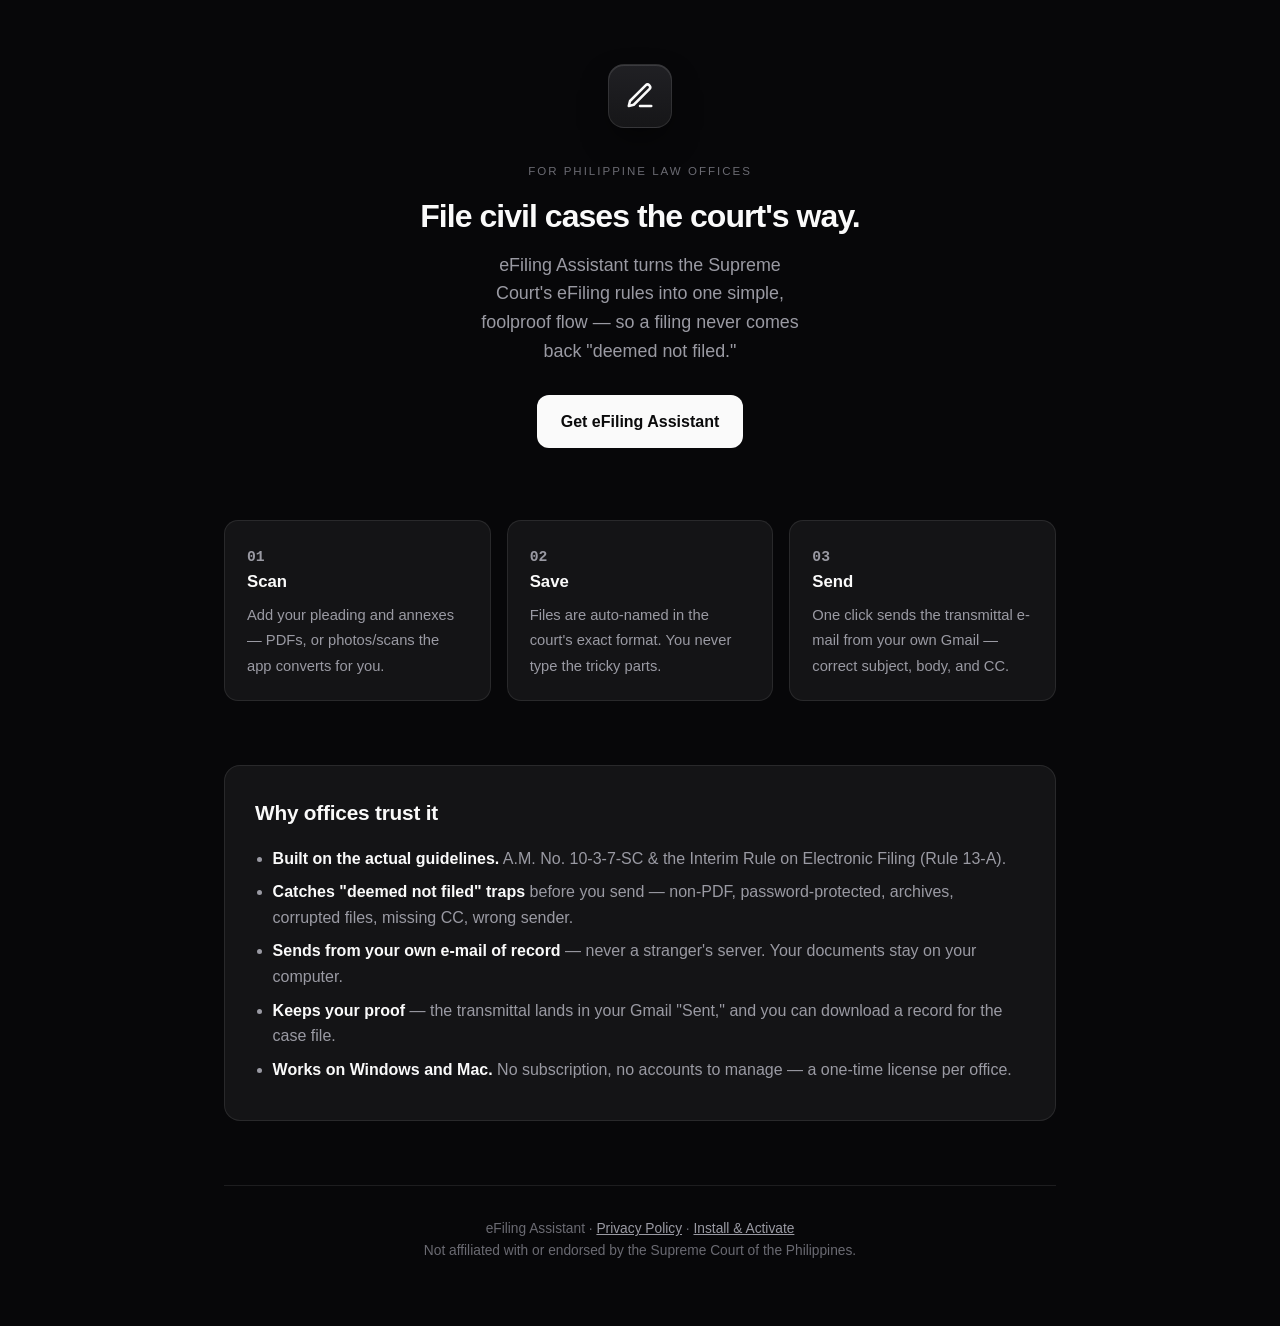
==== index.html @ 03d9f413 "eFiling Assistant marketing site, privacy policy, install guide" ====
<!doctype html>
<html lang="en">
<head>
<meta charset="utf-8" />
<meta name="viewport" content="width=device-width, initial-scale=1" />
<title>eFiling Assistant — File civil cases the court's way</title>
<meta name="description" content="A desktop app that helps Philippine law offices comply with the Supreme Court's civil-case eFiling guidelines — Scan, Save, Send, without 'deemed not filed' mistakes." />
<style>
  :root { --canvas:#070709; --card:#141416; --ink:#fafafa; --soft:#9a9aa3; --faint:#6a6a72; --line:rgba(255,255,255,.09); }
  * { box-sizing:border-box; }
  body { margin:0; background:var(--canvas); color:var(--ink); font:16px/1.6 -apple-system,BlinkMacSystemFont,'Segoe UI',Roboto,Arial,sans-serif; }
  .wrap { max-width:880px; margin:0 auto; padding:0 24px; }
  header { padding:64px 0 8px; text-align:center; }
  .mark { width:64px; height:64px; border-radius:16px; display:inline-grid; place-items:center; color:var(--ink);
    background:linear-gradient(180deg,#202024,#161618); border:1px solid rgba(255,255,255,.10);
    box-shadow:inset 0 1px 0 rgba(255,255,255,.12), 0 14px 36px -12px rgba(0,0,0,.85); margin-bottom:22px; }
  h1 { font-size:clamp(1.9rem,1.3rem+2.4vw,2.8rem); font-weight:800; letter-spacing:-.03em; margin:.2rem 0 .5rem; }
  .lede { color:var(--soft); font-size:1.12rem; max-width:34ch; margin:0 auto; }
  .eyebrow { text-transform:uppercase; letter-spacing:2px; font-size:.72rem; color:var(--faint); }
  .cta { display:inline-flex; gap:.55rem; align-items:center; margin-top:30px; padding:.85rem 1.5rem; border-radius:12px;
    background:var(--ink); color:#0a0a0b; font-weight:600; text-decoration:none; }
  .cta:hover { background:#e8e8ea; }
  .steps { display:grid; grid-template-columns:repeat(3,1fr); gap:16px; margin:64px 0; }
  .step { background:var(--card); border:1px solid var(--line); border-radius:14px; padding:22px; }
  .step b { display:block; font-size:1.05rem; margin-bottom:6px; }
  .step span { color:var(--soft); font-size:.92rem; }
  .num { color:var(--faint); font:600 .8rem/1 monospace; }
  .feat { background:var(--card); border:1px solid var(--line); border-radius:16px; padding:30px; margin-bottom:64px; }
  .feat h2 { font-size:1.3rem; margin:0 0 16px; letter-spacing:-.01em; }
  .feat ul { margin:0; padding-left:1.1rem; color:var(--soft); }
  .feat li { margin:.5rem 0; }
  .feat li b { color:var(--ink); font-weight:600; }
  footer { border-top:1px solid var(--line); padding:32px 0 64px; text-align:center; color:var(--faint); font-size:.86rem; }
  footer a { color:var(--soft); }
  @media (max-width:640px){ .steps{ grid-template-columns:1fr; } }
</style>
</head>
<body>
<div class="wrap">
  <header>
    <div class="mark"><svg width="30" height="30" viewBox="0 0 24 24" fill="none" stroke="currentColor" stroke-width="2" stroke-linecap="round" stroke-linejoin="round"><path d="M12 20h9"/><path d="M16.5 3.5a2.12 2.12 0 0 1 3 3L7 19l-4 1 1-4Z"/></svg></div>
    <p class="eyebrow">For Philippine law offices</p>
    <h1>File civil cases the court's way.</h1>
    <p class="lede">eFiling Assistant turns the Supreme Court's eFiling rules into one simple, foolproof flow — so a filing never comes back "deemed not filed."</p>
    <a class="cta" href="mailto:morelos.franzchristian@gmail.com?subject=eFiling%20Assistant%20—%20I'd%20like%20to%20buy">
      Get eFiling Assistant
    </a>
  </header>

  <div class="steps">
    <div class="step"><span class="num">01</span><b>Scan</b><span>Add your pleading and annexes — PDFs, or photos/scans the app converts for you.</span></div>
    <div class="step"><span class="num">02</span><b>Save</b><span>Files are auto-named in the court's exact format. You never type the tricky parts.</span></div>
    <div class="step"><span class="num">03</span><b>Send</b><span>One click sends the transmittal e-mail from your own Gmail — correct subject, body, and CC.</span></div>
  </div>

  <div class="feat">
    <h2>Why offices trust it</h2>
    <ul>
      <li><b>Built on the actual guidelines.</b> A.M. No. 10-3-7-SC &amp; the Interim Rule on Electronic Filing (Rule 13-A).</li>
      <li><b>Catches "deemed not filed" traps</b> before you send — non-PDF, password-protected, archives, corrupted files, missing CC, wrong sender.</li>
      <li><b>Sends from your own e-mail of record</b> — never a stranger's server. Your documents stay on your computer.</li>
      <li><b>Keeps your proof</b> — the transmittal lands in your Gmail "Sent," and you can download a record for the case file.</li>
      <li><b>Works on Windows and Mac.</b> No subscription, no accounts to manage — a one-time license per office.</li>
    </ul>
  </div>

  <footer>
    eFiling Assistant &middot; <a href="./privacy.html">Privacy Policy</a> &middot; <a href="./install.html">Install &amp; Activate</a><br>
    Not affiliated with or endorsed by the Supreme Court of the Philippines.
  </footer>
</div>
</body>
</html>
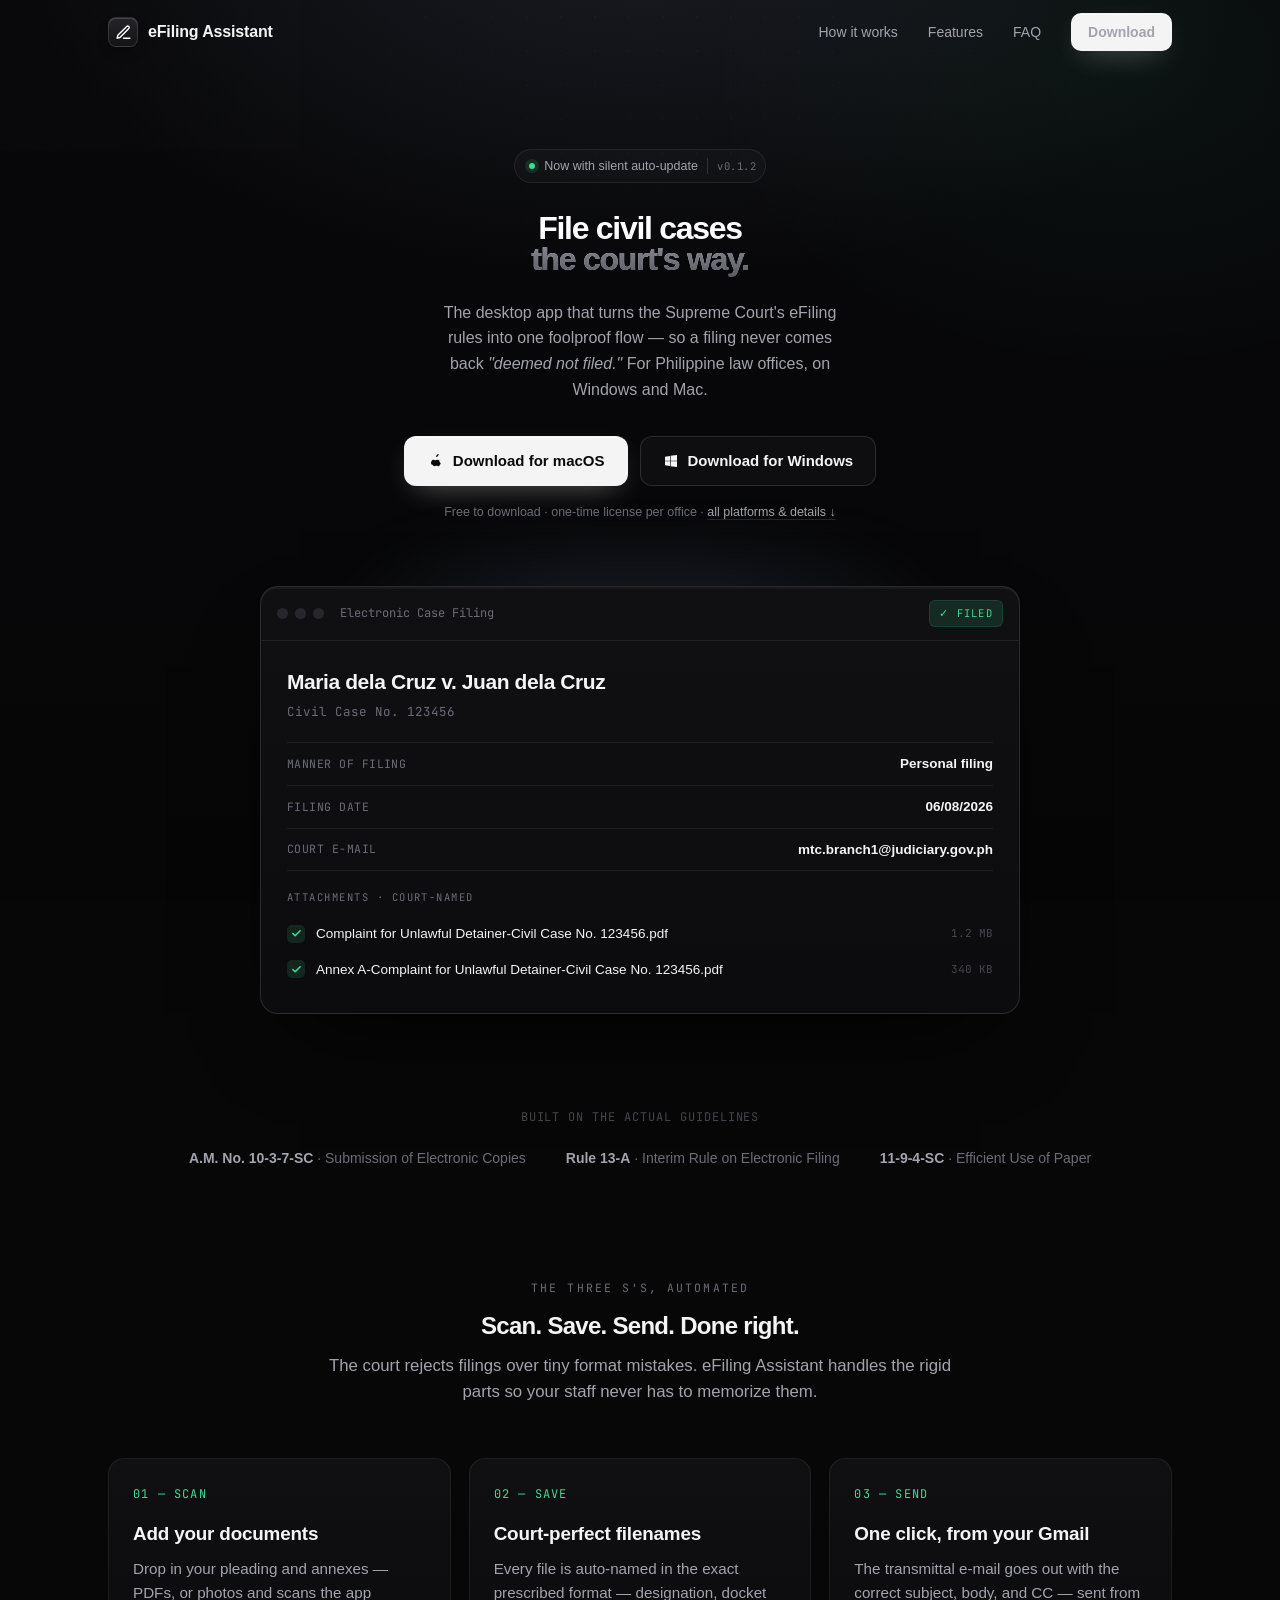
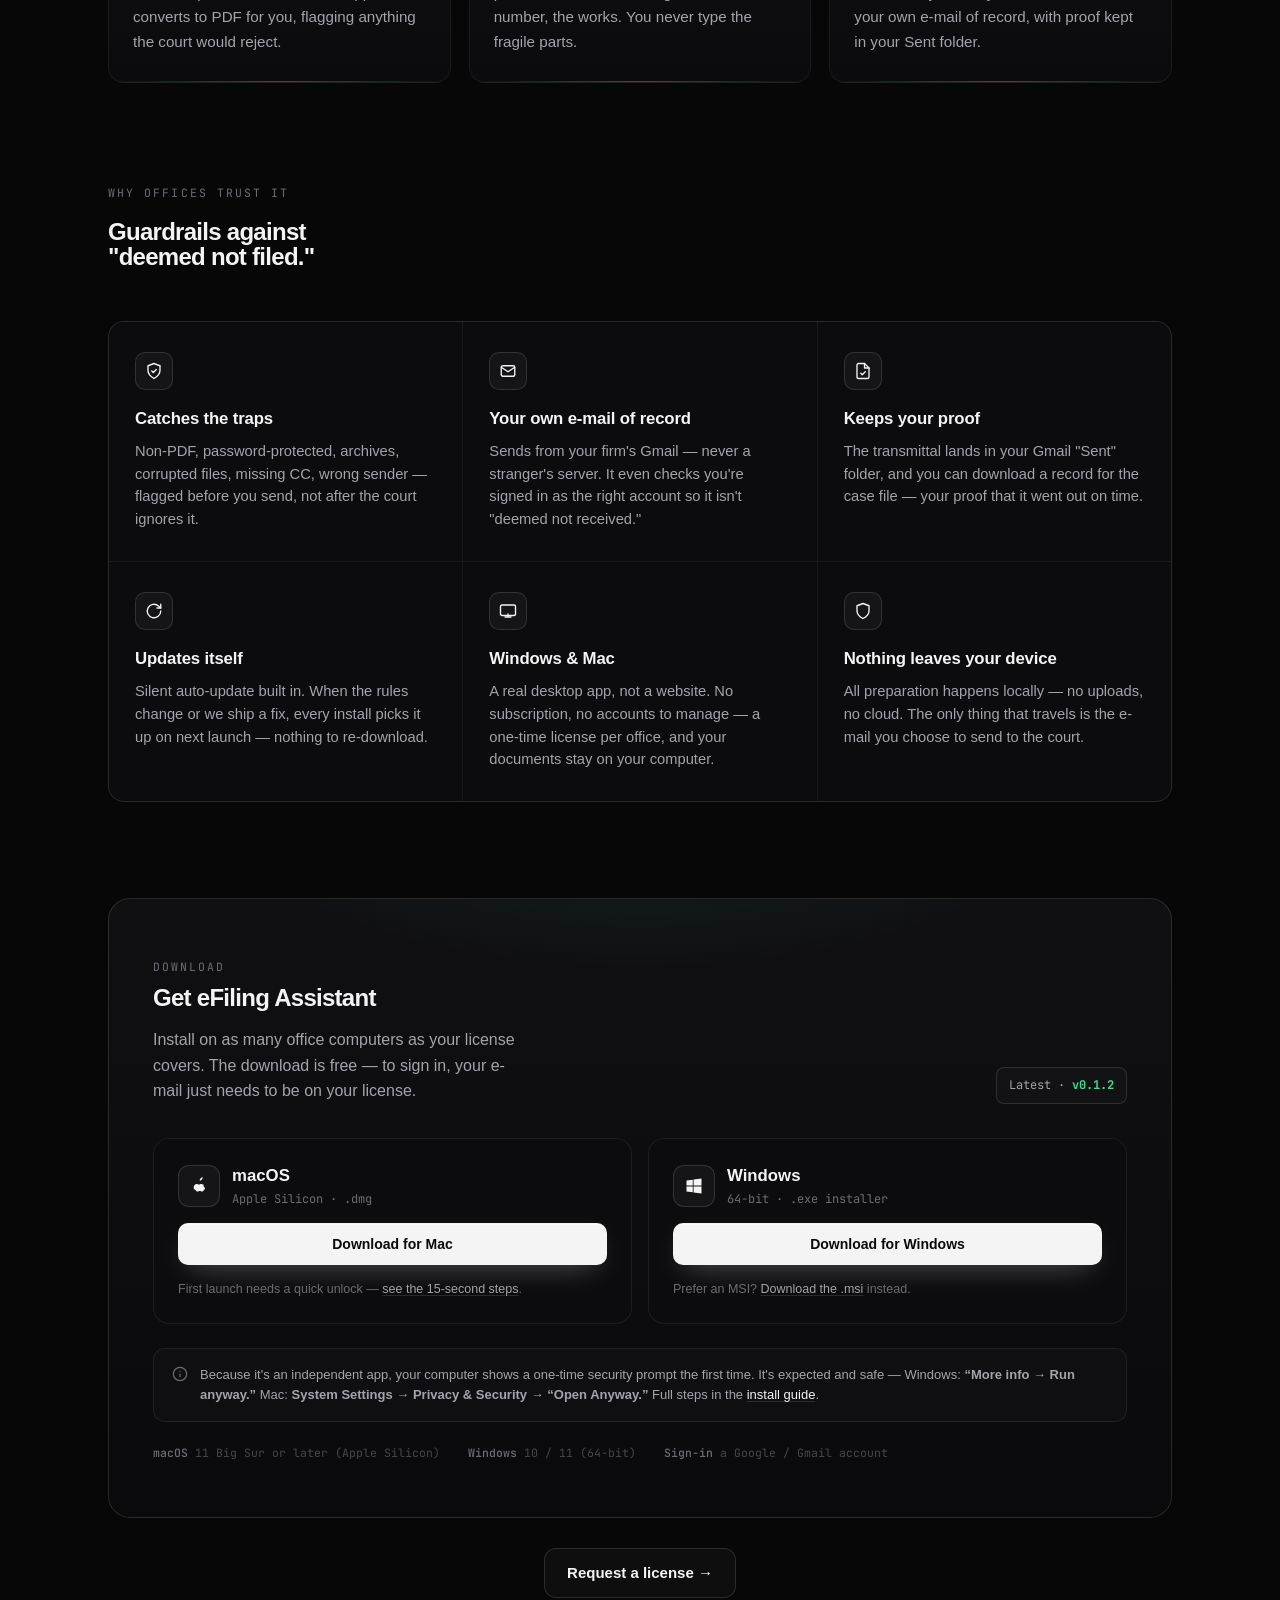
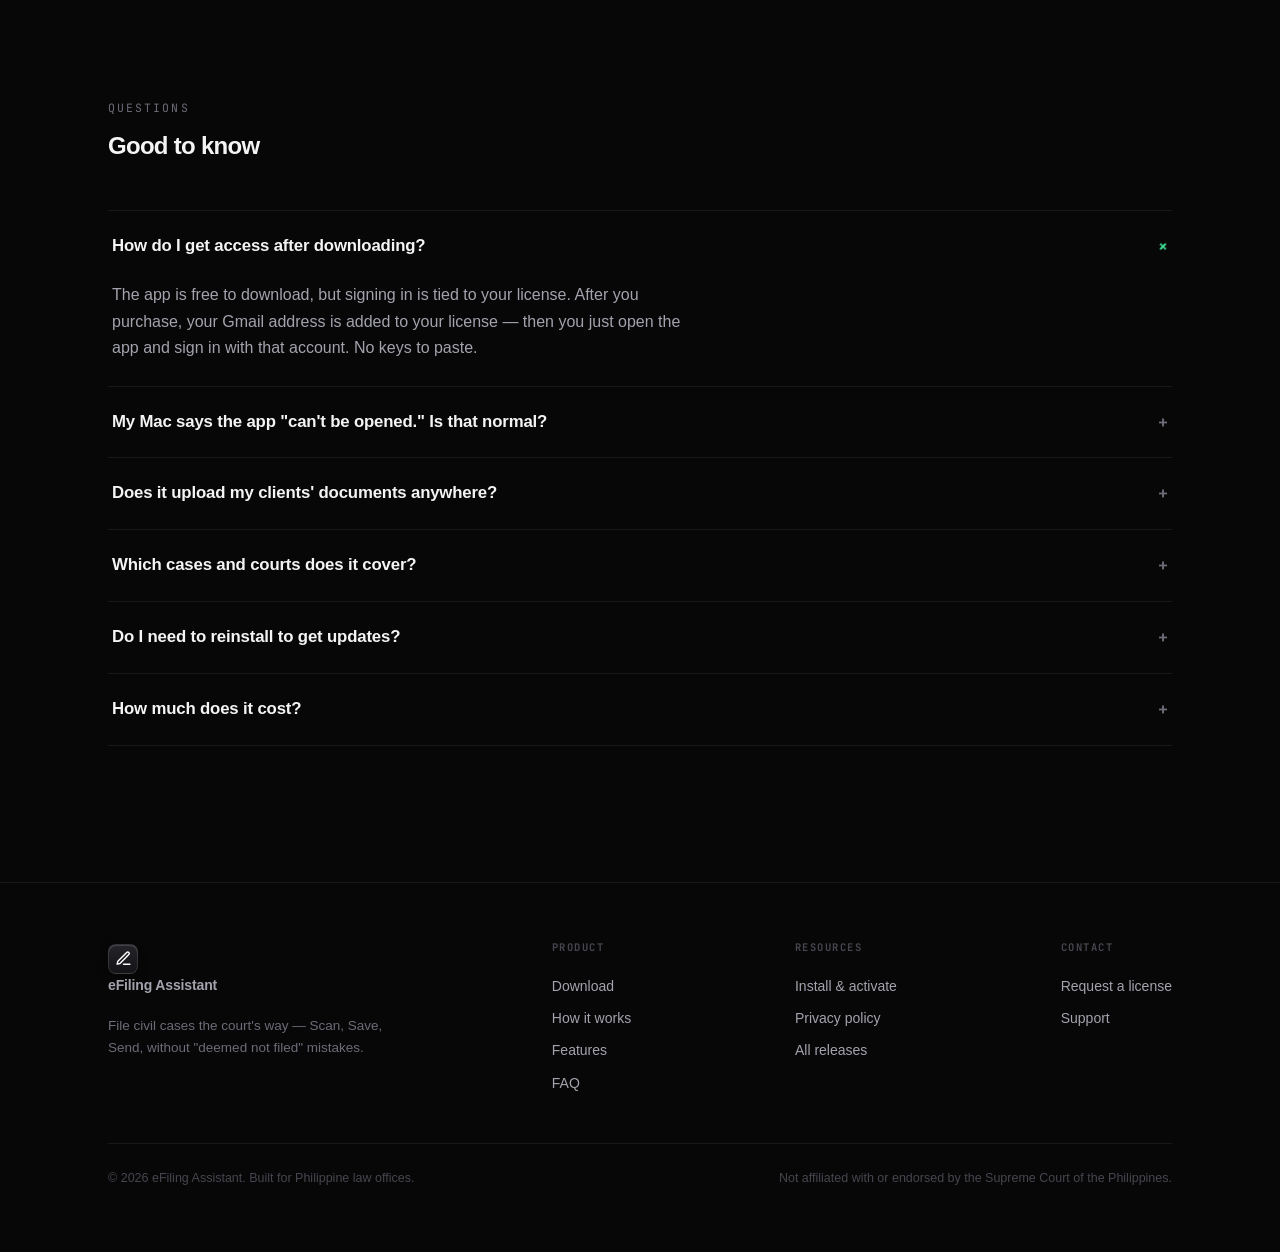
==== commit eb12f5dd: "Redesign landing page (Linear/Resend style) + live download links" ====
--- a/index.html
+++ b/index.html
@@ -4,70 +4,510 @@
 <meta charset="utf-8" />
 <meta name="viewport" content="width=device-width, initial-scale=1" />
 <title>eFiling Assistant — File civil cases the court's way</title>
-<meta name="description" content="A desktop app that helps Philippine law offices comply with the Supreme Court's civil-case eFiling guidelines — Scan, Save, Send, without 'deemed not filed' mistakes." />
+<link rel="icon" href="data:image/svg+xml,%3Csvg xmlns='http://www.w3.org/2000/svg' viewBox='0 0 24 24'%3E%3Crect width='24' height='24' rx='6' fill='%23141417'/%3E%3Cg fill='none' stroke='%23fff' stroke-width='2' stroke-linecap='round' stroke-linejoin='round'%3E%3Cpath d='M12 20h7'/%3E%3Cpath d='M15.5 4.5a1.8 1.8 0 0 1 2.5 2.5L7.5 17.5l-3.5.9.9-3.5Z'/%3E%3C/g%3E%3C/svg%3E" />
+<meta name="theme-color" content="#070708" />
+<meta name="description" content="A desktop app that makes Philippine Supreme Court eFiling foolproof. Scan, Save, Send — without 'deemed not filed' mistakes. For Windows and Mac." />
+<meta property="og:title" content="eFiling Assistant" />
+<meta property="og:description" content="File civil cases the court's way — Scan, Save, Send, without 'deemed not filed' mistakes." />
+<link rel="preconnect" href="https://api.fontshare.com" />
+<link rel="preconnect" href="https://fonts.googleapis.com" />
+<link rel="preconnect" href="https://fonts.gstatic.com" crossorigin />
+<link href="https://api.fontshare.com/v2/css?f[]=satoshi@400,500,700,900&display=swap" rel="stylesheet" />
+<link href="https://fonts.googleapis.com/css2?family=JetBrains+Mono:wght@400;500&display=swap" rel="stylesheet" />
 <style>
-  :root { --canvas:#070709; --card:#141416; --ink:#fafafa; --soft:#9a9aa3; --faint:#6a6a72; --line:rgba(255,255,255,.09); }
-  * { box-sizing:border-box; }
-  body { margin:0; background:var(--canvas); color:var(--ink); font:16px/1.6 -apple-system,BlinkMacSystemFont,'Segoe UI',Roboto,Arial,sans-serif; }
-  .wrap { max-width:880px; margin:0 auto; padding:0 24px; }
-  header { padding:64px 0 8px; text-align:center; }
-  .mark { width:64px; height:64px; border-radius:16px; display:inline-grid; place-items:center; color:var(--ink);
-    background:linear-gradient(180deg,#202024,#161618); border:1px solid rgba(255,255,255,.10);
-    box-shadow:inset 0 1px 0 rgba(255,255,255,.12), 0 14px 36px -12px rgba(0,0,0,.85); margin-bottom:22px; }
-  h1 { font-size:clamp(1.9rem,1.3rem+2.4vw,2.8rem); font-weight:800; letter-spacing:-.03em; margin:.2rem 0 .5rem; }
-  .lede { color:var(--soft); font-size:1.12rem; max-width:34ch; margin:0 auto; }
-  .eyebrow { text-transform:uppercase; letter-spacing:2px; font-size:.72rem; color:var(--faint); }
-  .cta { display:inline-flex; gap:.55rem; align-items:center; margin-top:30px; padding:.85rem 1.5rem; border-radius:12px;
-    background:var(--ink); color:#0a0a0b; font-weight:600; text-decoration:none; }
-  .cta:hover { background:#e8e8ea; }
-  .steps { display:grid; grid-template-columns:repeat(3,1fr); gap:16px; margin:64px 0; }
-  .step { background:var(--card); border:1px solid var(--line); border-radius:14px; padding:22px; }
-  .step b { display:block; font-size:1.05rem; margin-bottom:6px; }
-  .step span { color:var(--soft); font-size:.92rem; }
-  .num { color:var(--faint); font:600 .8rem/1 monospace; }
-  .feat { background:var(--card); border:1px solid var(--line); border-radius:16px; padding:30px; margin-bottom:64px; }
-  .feat h2 { font-size:1.3rem; margin:0 0 16px; letter-spacing:-.01em; }
-  .feat ul { margin:0; padding-left:1.1rem; color:var(--soft); }
-  .feat li { margin:.5rem 0; }
-  .feat li b { color:var(--ink); font-weight:600; }
-  footer { border-top:1px solid var(--line); padding:32px 0 64px; text-align:center; color:var(--faint); font-size:.86rem; }
-  footer a { color:var(--soft); }
-  @media (max-width:640px){ .steps{ grid-template-columns:1fr; } }
+  :root{
+    --bg:#070708; --bg-2:#0c0c0e; --panel:#101013; --panel-2:#15151a;
+    --ink:#f4f4f5; --ink-2:#a3a3ad; --ink-3:#6c6c78; --ink-4:#46464f;
+    --line:rgba(255,255,255,.07); --line-2:rgba(255,255,255,.12);
+    --accent:#3ddc91; --accent-dim:rgba(61,220,145,.13);
+    --sans:'Satoshi',-apple-system,BlinkMacSystemFont,sans-serif;
+    --mono:'JetBrains Mono',ui-monospace,monospace;
+    --maxw:1120px;
+  }
+  *{box-sizing:border-box;margin:0;padding:0}
+  html{scroll-behavior:smooth}
+  body{
+    background:var(--bg);color:var(--ink);font-family:var(--sans);
+    font-size:16px;line-height:1.6;-webkit-font-smoothing:antialiased;
+    overflow-x:hidden;
+  }
+  /* atmosphere: top glow, fine dot-grid, grain */
+  body::before{
+    content:"";position:fixed;inset:0;z-index:-2;pointer-events:none;
+    background:
+      radial-gradient(900px 500px at 50% -8%, rgba(120,130,160,.16), transparent 70%),
+      radial-gradient(700px 500px at 88% 8%, rgba(61,220,145,.05), transparent 60%),
+      linear-gradient(180deg,#08080a,#060607);
+  }
+  body::after{
+    content:"";position:fixed;inset:0;z-index:-1;pointer-events:none;opacity:.5;
+    background-image:radial-gradient(rgba(255,255,255,.045) 1px,transparent 1px);
+    background-size:34px 34px;
+    -webkit-mask-image:radial-gradient(900px 700px at 50% 0%,#000,transparent 78%);
+    mask-image:radial-gradient(900px 700px at 50% 0%,#000,transparent 78%);
+  }
+  .grain{position:fixed;inset:0;z-index:0;pointer-events:none;opacity:.035;mix-blend-mode:overlay;}
+  a{color:inherit;text-decoration:none}
+  .wrap{max-width:var(--maxw);margin:0 auto;padding:0 28px}
+  .mono{font-family:var(--mono);font-feature-settings:"ss01";}
+  .eyebrow{font-family:var(--mono);font-size:11.5px;letter-spacing:.18em;text-transform:uppercase;color:var(--ink-3)}
+
+  /* ── nav ── */
+  nav{position:sticky;top:0;z-index:50;border-bottom:1px solid transparent;transition:.3s}
+  nav.scrolled{background:rgba(8,8,10,.72);backdrop-filter:blur(14px);border-color:var(--line)}
+  .nav-in{display:flex;align-items:center;justify-content:space-between;height:64px}
+  .brand{display:flex;align-items:center;gap:10px;font-weight:700;letter-spacing:-.01em}
+  .brand .mk{width:30px;height:30px;border-radius:8px;display:grid;place-items:center;color:#fff;
+    background:linear-gradient(180deg,#232329,#141417);border:1px solid var(--line-2);
+    box-shadow:inset 0 1px 0 rgba(255,255,255,.14),0 6px 16px -8px #000}
+  .nav-links{display:flex;gap:30px;align-items:center}
+  .nav-links a{font-size:14px;color:var(--ink-2);transition:.2s}
+  .nav-links a:hover{color:var(--ink)}
+  @media(max-width:760px){.nav-links a:not(.nav-cta){display:none}}
+  .btn{display:inline-flex;align-items:center;justify-content:center;gap:9px;font-weight:600;
+    font-size:14px;border-radius:10px;padding:0 18px;height:42px;cursor:pointer;border:1px solid transparent;
+    transition:transform .12s ease,background .2s,border-color .2s,box-shadow .2s;white-space:nowrap}
+  .btn:active{transform:translateY(1px)}
+  .btn-primary{background:var(--ink);color:#0a0a0b;box-shadow:0 1px 0 rgba(255,255,255,.4) inset,0 10px 30px -12px rgba(255,255,255,.4)}
+  .btn-primary:hover{background:#fff;box-shadow:0 14px 36px -12px rgba(255,255,255,.5)}
+  .btn-ghost{background:rgba(255,255,255,.03);color:var(--ink);border-color:var(--line-2)}
+  .btn-ghost:hover{background:rgba(255,255,255,.07);border-color:rgba(255,255,255,.22)}
+  .btn svg{flex:none}
+  .nav-cta{height:38px;padding:0 16px}
+
+  /* ── hero ── */
+  .hero{position:relative;padding:84px 0 40px;text-align:center}
+  .pill{display:inline-flex;align-items:center;gap:9px;border:1px solid var(--line);
+    background:rgba(255,255,255,.025);border-radius:999px;padding:6px 8px 6px 14px;
+    font-size:12.5px;color:var(--ink-2);margin-bottom:30px}
+  .pill .dot{width:6px;height:6px;border-radius:50%;background:var(--accent);box-shadow:0 0 0 4px var(--accent-dim)}
+  .pill .tag{font-family:var(--mono);font-size:10.5px;letter-spacing:.06em;color:var(--ink-3);
+    border-left:1px solid var(--line-2);padding-left:9px}
+  h1{font-size:clamp(2.5rem,1.4rem+4.6vw,4.6rem);line-height:.98;letter-spacing:-.04em;font-weight:900;
+    background:linear-gradient(180deg,#fff 30%,#b9b9c2);-webkit-background-clip:text;background-clip:text;color:transparent}
+  h1 .soft{background:linear-gradient(180deg,#8b8b96,#5a5a63);-webkit-background-clip:text;background-clip:text;color:transparent}
+  .lede{max-width:46ch;margin:24px auto 0;color:var(--ink-2);font-size:clamp(1rem,.95rem+.4vw,1.18rem)}
+  .cta-row{display:flex;gap:12px;justify-content:center;flex-wrap:wrap;margin-top:34px}
+  .btn-lg{height:50px;padding:0 22px;font-size:15px;border-radius:12px}
+  .os-note{margin-top:16px;font-size:12.5px;color:var(--ink-3)}
+  .os-note a{color:var(--ink-2);text-decoration:underline;text-underline-offset:3px;text-decoration-color:var(--line-2)}
+  .os-note a:hover{color:var(--ink)}
+
+  /* staggered reveal */
+  .reveal{opacity:0;transform:translateY(14px);animation:rise .8s cubic-bezier(.2,.7,.2,1) forwards}
+  @keyframes rise{to{opacity:1;transform:none}}
+  .d1{animation-delay:.05s}.d2{animation-delay:.14s}.d3{animation-delay:.23s}.d4{animation-delay:.32s}.d5{animation-delay:.42s}.d6{animation-delay:.52s}
+
+  /* ── product card visual ── */
+  .stage{position:relative;margin:64px auto 0;max-width:760px;perspective:1600px}
+  .stage::before{content:"";position:absolute;inset:-12% -6% 0;z-index:-1;
+    background:radial-gradient(60% 60% at 50% 30%,rgba(120,135,170,.22),transparent 70%);filter:blur(20px)}
+  .card{background:linear-gradient(180deg,var(--panel),#0c0c0f);border:1px solid var(--line-2);
+    border-radius:18px;overflow:hidden;box-shadow:0 40px 90px -40px #000,0 2px 0 rgba(255,255,255,.04) inset;
+    text-align:left;animation:float 7s ease-in-out infinite}
+  @keyframes float{0%,100%{transform:translateY(0) rotateX(0)}50%{transform:translateY(-9px) rotateX(.6deg)}}
+  @media(prefers-reduced-motion:reduce){.card{animation:none}.reveal{animation:none;opacity:1;transform:none}}
+  .card-bar{display:flex;align-items:center;gap:8px;padding:13px 16px;border-bottom:1px solid var(--line)}
+  .card-bar .tl{display:flex;gap:7px}.tl i{width:11px;height:11px;border-radius:50%;background:#26262c;display:block}
+  .card-bar .ttl{margin-left:8px;font-size:12px;color:var(--ink-3);font-family:var(--mono)}
+  .card-bar .stamp{margin-left:auto;font-family:var(--mono);font-size:10.5px;letter-spacing:.12em;text-transform:uppercase;
+    color:var(--accent);border:1px solid var(--accent-dim);background:var(--accent-dim);padding:4px 9px;border-radius:6px}
+  .card-body{padding:24px 26px 26px}
+  .case-ttl{font-size:21px;font-weight:700;letter-spacing:-.02em}
+  .docket{font-family:var(--mono);font-size:12.5px;color:var(--ink-3);margin-top:4px}
+  .meta{margin:20px 0 4px;border-top:1px solid var(--line)}
+  .meta .r{display:flex;justify-content:space-between;gap:16px;padding:10px 0;border-bottom:1px solid var(--line);font-size:13.5px}
+  .meta .k{color:var(--ink-3);font-family:var(--mono);font-size:11.5px;letter-spacing:.04em;text-transform:uppercase;align-self:center}
+  .meta .v{color:var(--ink);font-weight:600}
+  .att{margin-top:18px}
+  .att .lbl{font-family:var(--mono);font-size:10.5px;letter-spacing:.14em;text-transform:uppercase;color:var(--ink-3);margin-bottom:10px}
+  .att .f{display:flex;align-items:center;gap:11px;padding:7px 0;font-size:13.5px}
+  .att .ck{width:18px;height:18px;border-radius:5px;display:grid;place-items:center;flex:none;
+    background:var(--accent-dim);color:var(--accent)}
+  .att .nm{color:var(--ink)} .att .sz{margin-left:auto;font-family:var(--mono);font-size:11px;color:var(--ink-4)}
+
+  /* ── logos / basis strip ── */
+  .basis{padding:54px 0 8px;text-align:center}
+  .basis p{font-size:12px;color:var(--ink-4);font-family:var(--mono);letter-spacing:.08em;text-transform:uppercase}
+  .basis .row{display:flex;gap:14px 40px;justify-content:center;flex-wrap:wrap;margin-top:20px;color:var(--ink-3);font-size:14px}
+  .basis .row b{color:var(--ink-2);font-weight:600}
+
+  /* ── section scaffolding ── */
+  section.blk{padding:96px 0}
+  .head{max-width:640px;margin-bottom:52px}
+  .head.ctr{margin-left:auto;margin-right:auto;text-align:center}
+  .head h2{font-size:clamp(1.9rem,1.3rem+2vw,2.7rem);letter-spacing:-.03em;line-height:1.05;font-weight:800;margin-top:14px}
+  .head p{color:var(--ink-2);margin-top:14px;font-size:1.05rem}
+
+  /* steps */
+  .steps{display:grid;grid-template-columns:repeat(3,1fr);gap:18px}
+  .step{position:relative;background:linear-gradient(180deg,var(--panel),#0b0b0e);border:1px solid var(--line);
+    border-radius:16px;padding:26px 24px 28px;overflow:hidden;transition:.25s}
+  .step:hover{border-color:var(--line-2);transform:translateY(-3px)}
+  .step .n{font-family:var(--mono);font-size:12px;color:var(--accent);letter-spacing:.1em}
+  .step h3{font-size:1.18rem;margin:14px 0 8px;letter-spacing:-.01em}
+  .step p{color:var(--ink-2);font-size:.95rem}
+  .step .ln{position:absolute;left:0;right:0;bottom:0;height:1px;background:linear-gradient(90deg,transparent,var(--accent),transparent);opacity:.4}
+  @media(max-width:820px){.steps{grid-template-columns:1fr}}
+
+  /* features grid */
+  .feat{display:grid;grid-template-columns:repeat(3,1fr);gap:1px;background:var(--line);border:1px solid var(--line);border-radius:16px;overflow:hidden}
+  .feat .c{background:var(--bg-2);padding:30px 26px;transition:.25s}
+  .feat .c:hover{background:var(--panel)}
+  .feat .ic{width:38px;height:38px;border-radius:10px;display:grid;place-items:center;color:var(--ink);
+    background:rgba(255,255,255,.04);border:1px solid var(--line-2);margin-bottom:16px}
+  .feat h3{font-size:1.05rem;letter-spacing:-.01em;margin-bottom:7px}
+  .feat p{color:var(--ink-2);font-size:.92rem;line-height:1.55}
+  @media(max-width:900px){.feat{grid-template-columns:1fr 1fr}}
+  @media(max-width:560px){.feat{grid-template-columns:1fr}}
+
+  /* download */
+  .dl-shell{position:relative;border:1px solid var(--line-2);border-radius:22px;overflow:hidden;
+    background:linear-gradient(180deg,var(--panel),#0a0a0d)}
+  .dl-shell::before{content:"";position:absolute;inset:0;z-index:0;pointer-events:none;
+    background:radial-gradient(700px 300px at 50% -20%,rgba(61,220,145,.10),transparent 65%)}
+  .dl-in{position:relative;z-index:1;padding:54px 44px}
+  .dl-top{display:flex;align-items:flex-end;justify-content:space-between;gap:24px;flex-wrap:wrap;margin-bottom:34px}
+  .dl-top h2{font-size:clamp(1.8rem,1.3rem+1.6vw,2.4rem);letter-spacing:-.03em;font-weight:800}
+  .dl-top p{color:var(--ink-2);margin-top:10px;max-width:42ch}
+  .verbadge{font-family:var(--mono);font-size:12px;color:var(--ink-2);border:1px solid var(--line-2);
+    border-radius:8px;padding:8px 12px;background:rgba(255,255,255,.02);white-space:nowrap}
+  .verbadge b{color:var(--accent)}
+  .dl-grid{display:grid;grid-template-columns:1fr 1fr;gap:16px}
+  @media(max-width:680px){.dl-grid{grid-template-columns:1fr}}
+  .dl-card{display:flex;flex-direction:column;gap:14px;border:1px solid var(--line);border-radius:16px;
+    padding:24px;background:var(--bg-2);transition:.25s}
+  .dl-card:hover{border-color:var(--line-2)}
+  .dl-card.is-os{border-color:rgba(61,220,145,.4);box-shadow:0 0 0 1px rgba(61,220,145,.18),0 20px 50px -30px rgba(61,220,145,.5)}
+  .dl-card .osr{display:flex;align-items:center;gap:12px}
+  .dl-card .glyph{width:42px;height:42px;border-radius:11px;display:grid;place-items:center;
+    background:rgba(255,255,255,.04);border:1px solid var(--line-2);color:var(--ink)}
+  .dl-card .os-name{font-weight:700;font-size:1.05rem}
+  .dl-card .os-sub{font-size:12px;color:var(--ink-3);font-family:var(--mono)}
+  .dl-card .youre{margin-left:auto;font-family:var(--mono);font-size:10px;letter-spacing:.1em;text-transform:uppercase;
+    color:var(--accent);background:var(--accent-dim);border-radius:6px;padding:4px 8px;display:none}
+  .dl-card.is-os .youre{display:inline-block}
+  .dl-card .alt{font-size:12.5px;color:var(--ink-3)}
+  .dl-card .alt a{color:var(--ink-2);text-decoration:underline;text-underline-offset:2px;text-decoration-color:var(--line-2)}
+  .dl-card .alt a:hover{color:var(--ink)}
+  .dl-note{display:flex;gap:12px;align-items:flex-start;margin-top:24px;padding:16px 18px;border-radius:12px;
+    background:rgba(255,255,255,.02);border:1px solid var(--line);font-size:13px;color:var(--ink-2);line-height:1.55}
+  .dl-note svg{flex:none;margin-top:1px;color:var(--ink-3)}
+  .dl-note a{color:var(--ink);text-decoration:underline;text-underline-offset:2px;text-decoration-color:var(--line-2)}
+  .req{display:flex;gap:10px 28px;flex-wrap:wrap;margin-top:22px;font-family:var(--mono);font-size:11.5px;color:var(--ink-4)}
+  .req b{color:var(--ink-3);font-weight:500}
+
+  /* faq */
+  .faq{display:grid;gap:0;border-top:1px solid var(--line)}
+  details{border-bottom:1px solid var(--line)}
+  summary{cursor:pointer;list-style:none;padding:22px 4px;display:flex;justify-content:space-between;gap:20px;
+    font-weight:600;font-size:1.05rem;letter-spacing:-.01em;transition:.2s}
+  summary::-webkit-details-marker{display:none}
+  summary:hover{color:#fff}
+  summary .pl{font-family:var(--mono);color:var(--ink-3);transition:.3s;flex:none}
+  details[open] summary .pl{transform:rotate(45deg);color:var(--accent)}
+  details .a{padding:0 4px 24px;color:var(--ink-2);max-width:68ch;line-height:1.65}
+  details .a code{font-family:var(--mono);font-size:.85em;background:rgba(255,255,255,.06);padding:2px 7px;border-radius:5px;color:var(--ink)}
+
+  /* footer */
+  footer{border-top:1px solid var(--line);padding:56px 0 64px;margin-top:40px}
+  .ft{display:flex;justify-content:space-between;gap:30px;flex-wrap:wrap;align-items:flex-start}
+  .ft .col h4{font-family:var(--mono);font-size:10.5px;letter-spacing:.14em;text-transform:uppercase;color:var(--ink-4);margin-bottom:14px}
+  .ft .col a{display:block;color:var(--ink-2);font-size:14px;padding:5px 0;transition:.2s}
+  .ft .col a:hover{color:var(--ink)}
+  .ft-bottom{margin-top:44px;padding-top:24px;border-top:1px solid var(--line);display:flex;justify-content:space-between;
+    gap:16px;flex-wrap:wrap;color:var(--ink-4);font-size:12.5px}
+  .cta-final{text-align:center;padding:30px 0 0}
 </style>
 </head>
 <body>
-<div class="wrap">
-  <header>
-    <div class="mark"><svg width="30" height="30" viewBox="0 0 24 24" fill="none" stroke="currentColor" stroke-width="2" stroke-linecap="round" stroke-linejoin="round"><path d="M12 20h9"/><path d="M16.5 3.5a2.12 2.12 0 0 1 3 3L7 19l-4 1 1-4Z"/></svg></div>
-    <p class="eyebrow">For Philippine law offices</p>
-    <h1>File civil cases the court's way.</h1>
-    <p class="lede">eFiling Assistant turns the Supreme Court's eFiling rules into one simple, foolproof flow — so a filing never comes back "deemed not filed."</p>
-    <a class="cta" href="mailto:morelos.franzchristian@gmail.com?subject=eFiling%20Assistant%20—%20I'd%20like%20to%20buy">
-      Get eFiling Assistant
+<svg class="grain" xmlns="http://www.w3.org/2000/svg"><filter id="n"><feTurbulence type="fractalNoise" baseFrequency="0.8" numOctaves="2"/></filter><rect width="100%" height="100%" filter="url(#n)"/></svg>
+
+<!-- NAV -->
+<nav id="nav">
+  <div class="wrap nav-in">
+    <a class="brand" href="#top">
+      <span class="mk"><svg width="17" height="17" viewBox="0 0 24 24" fill="none" stroke="currentColor" stroke-width="2" stroke-linecap="round" stroke-linejoin="round"><path d="M12 20h9"/><path d="M16.5 3.5a2.12 2.12 0 0 1 3 3L7 19l-4 1 1-4Z"/></svg></span>
+      eFiling Assistant
     </a>
-  </header>
-
+    <div class="nav-links">
+      <a href="#how">How it works</a>
+      <a href="#features">Features</a>
+      <a href="#faq">FAQ</a>
+      <a class="btn btn-primary nav-cta" href="#download">Download</a>
+    </div>
+  </div>
+</nav>
+
+<a id="top"></a>
+<!-- HERO -->
+<header class="hero">
+  <div class="wrap">
+    <div class="pill reveal d1"><span class="dot"></span> Now with silent auto-update <span class="tag" data-version>v0.1.2</span></div>
+    <h1 class="reveal d2">File civil cases<br><span class="soft">the court's way.</span></h1>
+    <p class="lede reveal d3">The desktop app that turns the Supreme Court's eFiling rules into one foolproof flow — so a filing never comes back <em>"deemed not filed."</em> For Philippine law offices, on Windows and Mac.</p>
+    <div class="cta-row reveal d4">
+      <a class="btn btn-primary btn-lg" data-dl="mac" href="https://github.com/ChanMor/efiling-assistant-site/releases/latest">
+        <svg width="17" height="17" viewBox="0 0 24 24" fill="currentColor"><path d="M16.4 1.5c.1 1-.3 2-.9 2.8-.7.8-1.7 1.4-2.7 1.3-.1-1 .4-2 1-2.7.6-.8 1.7-1.3 2.6-1.4Zm2.7 7.1c-1 .5-1.6 1.5-1.6 2.7 0 1.4.8 2.5 1.9 3-.3.9-.7 1.7-1.3 2.5-.7 1-1.4 1.9-2.5 1.9-1 0-1.4-.6-2.6-.6-1.3 0-1.6.6-2.6.6-1.1 0-1.9-1-2.6-2C5.7 16.6 5 13.6 6.3 11.5c.7-1.1 1.8-1.8 3-1.8 1 0 1.7.7 2.6.7.8 0 1.6-.7 2.7-.7 1 0 2 .4 2.7 1.2-.4.2-.9.5-1.2.7Z"/></svg>
+        Download for macOS
+      </a>
+      <a class="btn btn-ghost btn-lg" data-dl="win" href="https://github.com/ChanMor/efiling-assistant-site/releases/latest">
+        <svg width="16" height="16" viewBox="0 0 24 24" fill="currentColor"><path d="M3 5.5 10.5 4.5V11.5H3V5.5Zm0 13L10.5 19.5V12.5H3v6Zm8.5 1.2L21 21V12.5h-9.5v7.2ZM11.5 4.3 21 3v8.5h-9.5V4.3Z"/></svg>
+        Download for Windows
+      </a>
+    </div>
+    <p class="os-note reveal d5">Free to download · one-time license per office · <a href="#download">all platforms &amp; details ↓</a></p>
+
+    <!-- product preview -->
+    <div class="stage reveal d6">
+      <div class="card">
+        <div class="card-bar">
+          <span class="tl"><i></i><i></i><i></i></span>
+          <span class="ttl">Electronic Case Filing</span>
+          <span class="stamp">✓ Filed</span>
+        </div>
+        <div class="card-body">
+          <div class="case-ttl">Maria dela Cruz v. Juan dela Cruz</div>
+          <div class="docket">Civil Case No. 123456</div>
+          <div class="meta">
+            <div class="r"><span class="k">Manner of filing</span><span class="v">Personal filing</span></div>
+            <div class="r"><span class="k">Filing date</span><span class="v">06/08/2026</span></div>
+            <div class="r"><span class="k">Court e-mail</span><span class="v">mtc.branch1@judiciary.gov.ph</span></div>
+          </div>
+          <div class="att">
+            <div class="lbl">Attachments · court-named</div>
+            <div class="f"><span class="ck"><svg width="11" height="11" viewBox="0 0 24 24" fill="none" stroke="currentColor" stroke-width="3.4" stroke-linecap="round" stroke-linejoin="round"><polyline points="20 6 9 17 4 12"/></svg></span><span class="nm">Complaint for Unlawful Detainer-Civil Case No. 123456.pdf</span><span class="sz">1.2 MB</span></div>
+            <div class="f"><span class="ck"><svg width="11" height="11" viewBox="0 0 24 24" fill="none" stroke="currentColor" stroke-width="3.4" stroke-linecap="round" stroke-linejoin="round"><polyline points="20 6 9 17 4 12"/></svg></span><span class="nm">Annex A-Complaint for Unlawful Detainer-Civil Case No. 123456.pdf</span><span class="sz">340 KB</span></div>
+          </div>
+        </div>
+      </div>
+    </div>
+  </div>
+</header>
+
+<!-- BASIS -->
+<div class="basis"><div class="wrap">
+  <p>Built on the actual guidelines</p>
+  <div class="row">
+    <span><b>A.M. No. 10-3-7-SC</b> · Submission of Electronic Copies</span>
+    <span><b>Rule 13-A</b> · Interim Rule on Electronic Filing</span>
+    <span><b>11-9-4-SC</b> · Efficient Use of Paper</span>
+  </div>
+</div></div>
+
+<!-- HOW -->
+<section class="blk" id="how"><div class="wrap">
+  <div class="head ctr">
+    <span class="eyebrow">The three S's, automated</span>
+    <h2>Scan. Save. Send. Done right.</h2>
+    <p>The court rejects filings over tiny format mistakes. eFiling Assistant handles the rigid parts so your staff never has to memorize them.</p>
+  </div>
   <div class="steps">
-    <div class="step"><span class="num">01</span><b>Scan</b><span>Add your pleading and annexes — PDFs, or photos/scans the app converts for you.</span></div>
-    <div class="step"><span class="num">02</span><b>Save</b><span>Files are auto-named in the court's exact format. You never type the tricky parts.</span></div>
-    <div class="step"><span class="num">03</span><b>Send</b><span>One click sends the transmittal e-mail from your own Gmail — correct subject, body, and CC.</span></div>
-  </div>
-
+    <div class="step">
+      <div class="n">01 — SCAN</div>
+      <h3>Add your documents</h3>
+      <p>Drop in your pleading and annexes — PDFs, or photos and scans the app converts to PDF for you, flagging anything the court would reject.</p>
+      <span class="ln"></span>
+    </div>
+    <div class="step">
+      <div class="n">02 — SAVE</div>
+      <h3>Court-perfect filenames</h3>
+      <p>Every file is auto-named in the exact prescribed format — designation, docket number, the works. You never type the fragile parts.</p>
+      <span class="ln"></span>
+    </div>
+    <div class="step">
+      <div class="n">03 — SEND</div>
+      <h3>One click, from your Gmail</h3>
+      <p>The transmittal e-mail goes out with the correct subject, body, and CC — sent from your own e-mail of record, with proof kept in your Sent folder.</p>
+      <span class="ln"></span>
+    </div>
+  </div>
+</div></section>
+
+<!-- FEATURES -->
+<section class="blk" id="features" style="padding-top:0"><div class="wrap">
+  <div class="head">
+    <span class="eyebrow">Why offices trust it</span>
+    <h2>Guardrails against<br>"deemed not filed."</h2>
+  </div>
   <div class="feat">
-    <h2>Why offices trust it</h2>
-    <ul>
-      <li><b>Built on the actual guidelines.</b> A.M. No. 10-3-7-SC &amp; the Interim Rule on Electronic Filing (Rule 13-A).</li>
-      <li><b>Catches "deemed not filed" traps</b> before you send — non-PDF, password-protected, archives, corrupted files, missing CC, wrong sender.</li>
-      <li><b>Sends from your own e-mail of record</b> — never a stranger's server. Your documents stay on your computer.</li>
-      <li><b>Keeps your proof</b> — the transmittal lands in your Gmail "Sent," and you can download a record for the case file.</li>
-      <li><b>Works on Windows and Mac.</b> No subscription, no accounts to manage — a one-time license per office.</li>
-    </ul>
-  </div>
-
-  <footer>
-    eFiling Assistant &middot; <a href="./privacy.html">Privacy Policy</a> &middot; <a href="./install.html">Install &amp; Activate</a><br>
-    Not affiliated with or endorsed by the Supreme Court of the Philippines.
-  </footer>
-</div>
+    <div class="c">
+      <div class="ic"><svg width="18" height="18" viewBox="0 0 24 24" fill="none" stroke="currentColor" stroke-width="1.8"><path d="M12 2 4 5v6c0 5 3.4 8.4 8 11 4.6-2.6 8-6 8-11V5l-8-3Z"/><path d="m9 12 2 2 4-4" stroke-linecap="round" stroke-linejoin="round"/></svg></div>
+      <h3>Catches the traps</h3>
+      <p>Non-PDF, password-protected, archives, corrupted files, missing CC, wrong sender — flagged before you send, not after the court ignores it.</p>
+    </div>
+    <div class="c">
+      <div class="ic"><svg width="18" height="18" viewBox="0 0 24 24" fill="none" stroke="currentColor" stroke-width="1.8" stroke-linecap="round" stroke-linejoin="round"><rect x="3" y="5" width="18" height="14" rx="2"/><path d="m3 7 9 6 9-6"/></svg></div>
+      <h3>Your own e-mail of record</h3>
+      <p>Sends from your firm's Gmail — never a stranger's server. It even checks you're signed in as the right account so it isn't "deemed not received."</p>
+    </div>
+    <div class="c">
+      <div class="ic"><svg width="18" height="18" viewBox="0 0 24 24" fill="none" stroke="currentColor" stroke-width="1.8" stroke-linecap="round" stroke-linejoin="round"><path d="M14 2H6a2 2 0 0 0-2 2v16a2 2 0 0 0 2 2h12a2 2 0 0 0 2-2V8z"/><path d="M14 2v6h6M9 15l2 2 4-4"/></svg></div>
+      <h3>Keeps your proof</h3>
+      <p>The transmittal lands in your Gmail "Sent" folder, and you can download a record for the case file — your proof that it went out on time.</p>
+    </div>
+    <div class="c">
+      <div class="ic"><svg width="18" height="18" viewBox="0 0 24 24" fill="none" stroke="currentColor" stroke-width="1.8" stroke-linecap="round" stroke-linejoin="round"><path d="M21 12a9 9 0 1 1-3-6.7L21 8"/><path d="M21 3v5h-5"/></svg></div>
+      <h3>Updates itself</h3>
+      <p>Silent auto-update built in. When the rules change or we ship a fix, every install picks it up on next launch — nothing to re-download.</p>
+    </div>
+    <div class="c">
+      <div class="ic"><svg width="18" height="18" viewBox="0 0 24 24" fill="none" stroke="currentColor" stroke-width="1.8" stroke-linecap="round" stroke-linejoin="round"><rect x="2" y="4" width="20" height="14" rx="2"/><path d="M8 20h8M12 16v4"/></svg></div>
+      <h3>Windows &amp; Mac</h3>
+      <p>A real desktop app, not a website. No subscription, no accounts to manage — a one-time license per office, and your documents stay on your computer.</p>
+    </div>
+    <div class="c">
+      <div class="ic"><svg width="18" height="18" viewBox="0 0 24 24" fill="none" stroke="currentColor" stroke-width="1.8" stroke-linecap="round" stroke-linejoin="round"><path d="M12 22s8-4 8-10V5l-8-3-8 3v7c0 6 8 10 8 10Z"/></svg></div>
+      <h3>Nothing leaves your device</h3>
+      <p>All preparation happens locally — no uploads, no cloud. The only thing that travels is the e-mail you choose to send to the court.</p>
+    </div>
+  </div>
+</div></section>
+
+<!-- DOWNLOAD -->
+<section class="blk" id="download" style="padding-top:0"><div class="wrap">
+  <div class="dl-shell"><div class="dl-in">
+    <div class="dl-top">
+      <div>
+        <span class="eyebrow">Download</span>
+        <h2>Get eFiling Assistant</h2>
+        <p>Install on as many office computers as your license covers. The download is free — to sign in, your e-mail just needs to be on your license.</p>
+      </div>
+      <span class="verbadge">Latest · <b data-version>v0.1.2</b></span>
+    </div>
+
+    <div class="dl-grid">
+      <div class="dl-card" data-card="mac">
+        <div class="osr">
+          <span class="glyph"><svg width="20" height="20" viewBox="0 0 24 24" fill="currentColor"><path d="M16.4 1.5c.1 1-.3 2-.9 2.8-.7.8-1.7 1.4-2.7 1.3-.1-1 .4-2 1-2.7.6-.8 1.7-1.3 2.6-1.4Zm2.7 7.1c-1 .5-1.6 1.5-1.6 2.7 0 1.4.8 2.5 1.9 3-.3.9-.7 1.7-1.3 2.5-.7 1-1.4 1.9-2.5 1.9-1 0-1.4-.6-2.6-.6-1.3 0-1.6.6-2.6.6-1.1 0-1.9-1-2.6-2C5.7 16.6 5 13.6 6.3 11.5c.7-1.1 1.8-1.8 3-1.8 1 0 1.7.7 2.6.7.8 0 1.6-.7 2.7-.7 1 0 2 .4 2.7 1.2-.4.2-.9.5-1.2.7Z"/></svg></span>
+          <div><div class="os-name">macOS</div><div class="os-sub">Apple Silicon · .dmg</div></div>
+          <span class="youre">You're on Mac</span>
+        </div>
+        <a class="btn btn-primary" data-dl="mac" href="https://github.com/ChanMor/efiling-assistant-site/releases/latest">Download for Mac</a>
+        <div class="alt">First launch needs a quick unlock — <a href="install.html">see the 15-second steps</a>.</div>
+      </div>
+
+      <div class="dl-card" data-card="win">
+        <div class="osr">
+          <span class="glyph"><svg width="20" height="20" viewBox="0 0 24 24" fill="currentColor"><path d="M3 5.5 10.5 4.5V11.5H3V5.5Zm0 13L10.5 19.5V12.5H3v6Zm8.5 1.2L21 21V12.5h-9.5v7.2ZM11.5 4.3 21 3v8.5h-9.5V4.3Z"/></svg></span>
+          <div><div class="os-name">Windows</div><div class="os-sub">64-bit · .exe installer</div></div>
+          <span class="youre">You're on Windows</span>
+        </div>
+        <a class="btn btn-primary" data-dl="win" href="https://github.com/ChanMor/efiling-assistant-site/releases/latest">Download for Windows</a>
+        <div class="alt">Prefer an MSI? <a data-dl="msi" href="https://github.com/ChanMor/efiling-assistant-site/releases/latest">Download the .msi</a> instead.</div>
+      </div>
+    </div>
+
+    <div class="dl-note">
+      <svg width="16" height="16" viewBox="0 0 24 24" fill="none" stroke="currentColor" stroke-width="1.8" stroke-linecap="round" stroke-linejoin="round"><circle cx="12" cy="12" r="10"/><path d="M12 16v-4M12 8h.01"/></svg>
+      <div>Because it's an independent app, your computer shows a one-time security prompt the first time. It's expected and safe — Windows: <b>“More info → Run anyway.”</b> Mac: <b>System Settings → Privacy &amp; Security → “Open Anyway.”</b> Full steps in the <a href="install.html">install guide</a>.</div>
+    </div>
+
+    <div class="req">
+      <span><b>macOS</b> 11 Big Sur or later (Apple Silicon)</span>
+      <span><b>Windows</b> 10 / 11 (64-bit)</span>
+      <span><b>Sign-in</b> a Google / Gmail account</span>
+    </div>
+  </div></div>
+
+  <div class="cta-final">
+    <a class="btn btn-ghost btn-lg" href="mailto:morelos.franzchristian@gmail.com?subject=eFiling%20Assistant%20—%20license%20request">Request a license →</a>
+  </div>
+</div></section>
+
+<!-- FAQ -->
+<section class="blk" id="faq" style="padding-top:0"><div class="wrap">
+  <div class="head"><span class="eyebrow">Questions</span><h2>Good to know</h2></div>
+  <div class="faq">
+    <details open>
+      <summary>How do I get access after downloading? <span class="pl">+</span></summary>
+      <div class="a">The app is free to download, but signing in is tied to your license. After you purchase, your Gmail address is added to your license — then you just open the app and sign in with that account. No keys to paste.</div>
+    </details>
+    <details>
+      <summary>My Mac says the app "can't be opened." Is that normal? <span class="pl">+</span></summary>
+      <div class="a">Yes — it's the standard macOS prompt for an app outside the App Store, and it's a one-time step. Open <b>System Settings → Privacy &amp; Security</b>, scroll down, and click <b>“Open Anyway.”</b> If it still won't open, run this once in Terminal: <code>xattr -dr com.apple.quarantine "/Applications/eFiling Assistant.app"</code>. Full walkthrough in the <a href="install.html">install guide</a>.</div>
+    </details>
+    <details>
+      <summary>Does it upload my clients' documents anywhere? <span class="pl">+</span></summary>
+      <div class="a">No. Everything is prepared on your own computer — no servers, no cloud, no database of your files. The only thing that ever leaves your device is the transmittal e-mail you choose to send to the court, from your own Gmail.</div>
+    </details>
+    <details>
+      <summary>Which cases and courts does it cover? <span class="pl">+</span></summary>
+      <div class="a">Civil cases before the first- and second-level courts, per A.M. No. 10-3-7-SC and the Interim Rule on Electronic Filing (Rule 13-A) — including those under the Rules on Summary Procedure and Small Claims.</div>
+    </details>
+    <details>
+      <summary>Do I need to reinstall to get updates? <span class="pl">+</span></summary>
+      <div class="a">No. eFiling Assistant updates itself silently — it checks on launch and installs the latest signed version automatically, so every office is always current.</div>
+    </details>
+    <details>
+      <summary>How much does it cost? <span class="pl">+</span></summary>
+      <div class="a">A one-time license per office — no subscription. <a href="mailto:morelos.franzchristian@gmail.com?subject=eFiling%20Assistant%20—%20pricing">E-mail for pricing</a> and to get your license set up.</div>
+    </details>
+  </div>
+</div></section>
+
+<!-- FOOTER -->
+<footer><div class="wrap">
+  <div class="ft">
+    <div class="col" style="max-width:280px">
+      <a class="brand" href="#top" style="margin-bottom:14px">
+        <span class="mk"><svg width="17" height="17" viewBox="0 0 24 24" fill="none" stroke="currentColor" stroke-width="2" stroke-linecap="round" stroke-linejoin="round"><path d="M12 20h9"/><path d="M16.5 3.5a2.12 2.12 0 0 1 3 3L7 19l-4 1 1-4Z"/></svg></span>
+        eFiling Assistant
+      </a>
+      <p style="color:var(--ink-3);font-size:13.5px;line-height:1.6">File civil cases the court's way — Scan, Save, Send, without "deemed not filed" mistakes.</p>
+    </div>
+    <div class="col"><h4>Product</h4>
+      <a href="#download">Download</a><a href="#how">How it works</a><a href="#features">Features</a><a href="#faq">FAQ</a>
+    </div>
+    <div class="col"><h4>Resources</h4>
+      <a href="install.html">Install &amp; activate</a><a href="privacy.html">Privacy policy</a><a href="https://github.com/ChanMor/efiling-assistant-site/releases">All releases</a>
+    </div>
+    <div class="col"><h4>Contact</h4>
+      <a href="mailto:morelos.franzchristian@gmail.com">Request a license</a><a href="mailto:morelos.franzchristian@gmail.com">Support</a>
+    </div>
+  </div>
+  <div class="ft-bottom">
+    <span>© 2026 eFiling Assistant. Built for Philippine law offices.</span>
+    <span>Not affiliated with or endorsed by the Supreme Court of the Philippines.</span>
+  </div>
+</div></footer>
+
+<script>
+  // sticky nav shadow
+  const nav=document.getElementById('nav');
+  const onScroll=()=>nav.classList.toggle('scrolled',window.scrollY>10);
+  onScroll();addEventListener('scroll',onScroll,{passive:true});
+
+  // OS detection → highlight the right download card / hero button
+  const ua=navigator.userAgent, plat=navigator.platform||'';
+  const isMac=/Mac/i.test(plat)||(/Mac/i.test(ua)&&!/iPhone|iPad/i.test(ua));
+  const isWin=/Win/i.test(plat)||/Windows/i.test(ua);
+  if(isMac){document.querySelector('[data-card="mac"]')?.classList.add('is-os');}
+  else if(isWin){document.querySelector('[data-card="win"]')?.classList.add('is-os');}
+  // make the hero's primary button match the detected OS
+  if(isWin){
+    const m=document.querySelector('.cta-row [data-dl="mac"]'), w=document.querySelector('.cta-row [data-dl="win"]');
+    if(m&&w){m.classList.replace('btn-primary','btn-ghost');w.classList.replace('btn-ghost','btn-primary');
+      m.parentNode.insertBefore(w,m);}
+  }
+
+  // live download links from the latest GitHub release (never go stale)
+  const REPO='ChanMor/efiling-assistant-site';
+  const FALLBACK='https://github.com/'+REPO+'/releases/latest';
+  (async()=>{
+    try{
+      const r=await fetch('https://api.github.com/repos/'+REPO+'/releases/latest',{headers:{Accept:'application/vnd.github+json'}});
+      if(!r.ok)throw 0;
+      const rel=await r.json();
+      const url=re=>{const a=(rel.assets||[]).find(a=>re.test(a.name));return a&&a.browser_download_url;};
+      const dmg=url(/\.dmg$/i), exe=url(/-setup\.exe$/i)||url(/\.exe$/i), msi=url(/\.msi$/i);
+      const set=(sel,href)=>{if(href)document.querySelectorAll(sel).forEach(a=>a.href=href);};
+      set('[data-dl="mac"]',dmg);set('[data-dl="win"]',exe);set('[data-dl="msi"]',msi);
+      if(rel.tag_name)document.querySelectorAll('[data-version]').forEach(e=>e.textContent=rel.tag_name);
+    }catch(e){
+      document.querySelectorAll('[data-dl]').forEach(a=>a.href=FALLBACK);
+    }
+  })();
+</script>
 </body>
 </html>
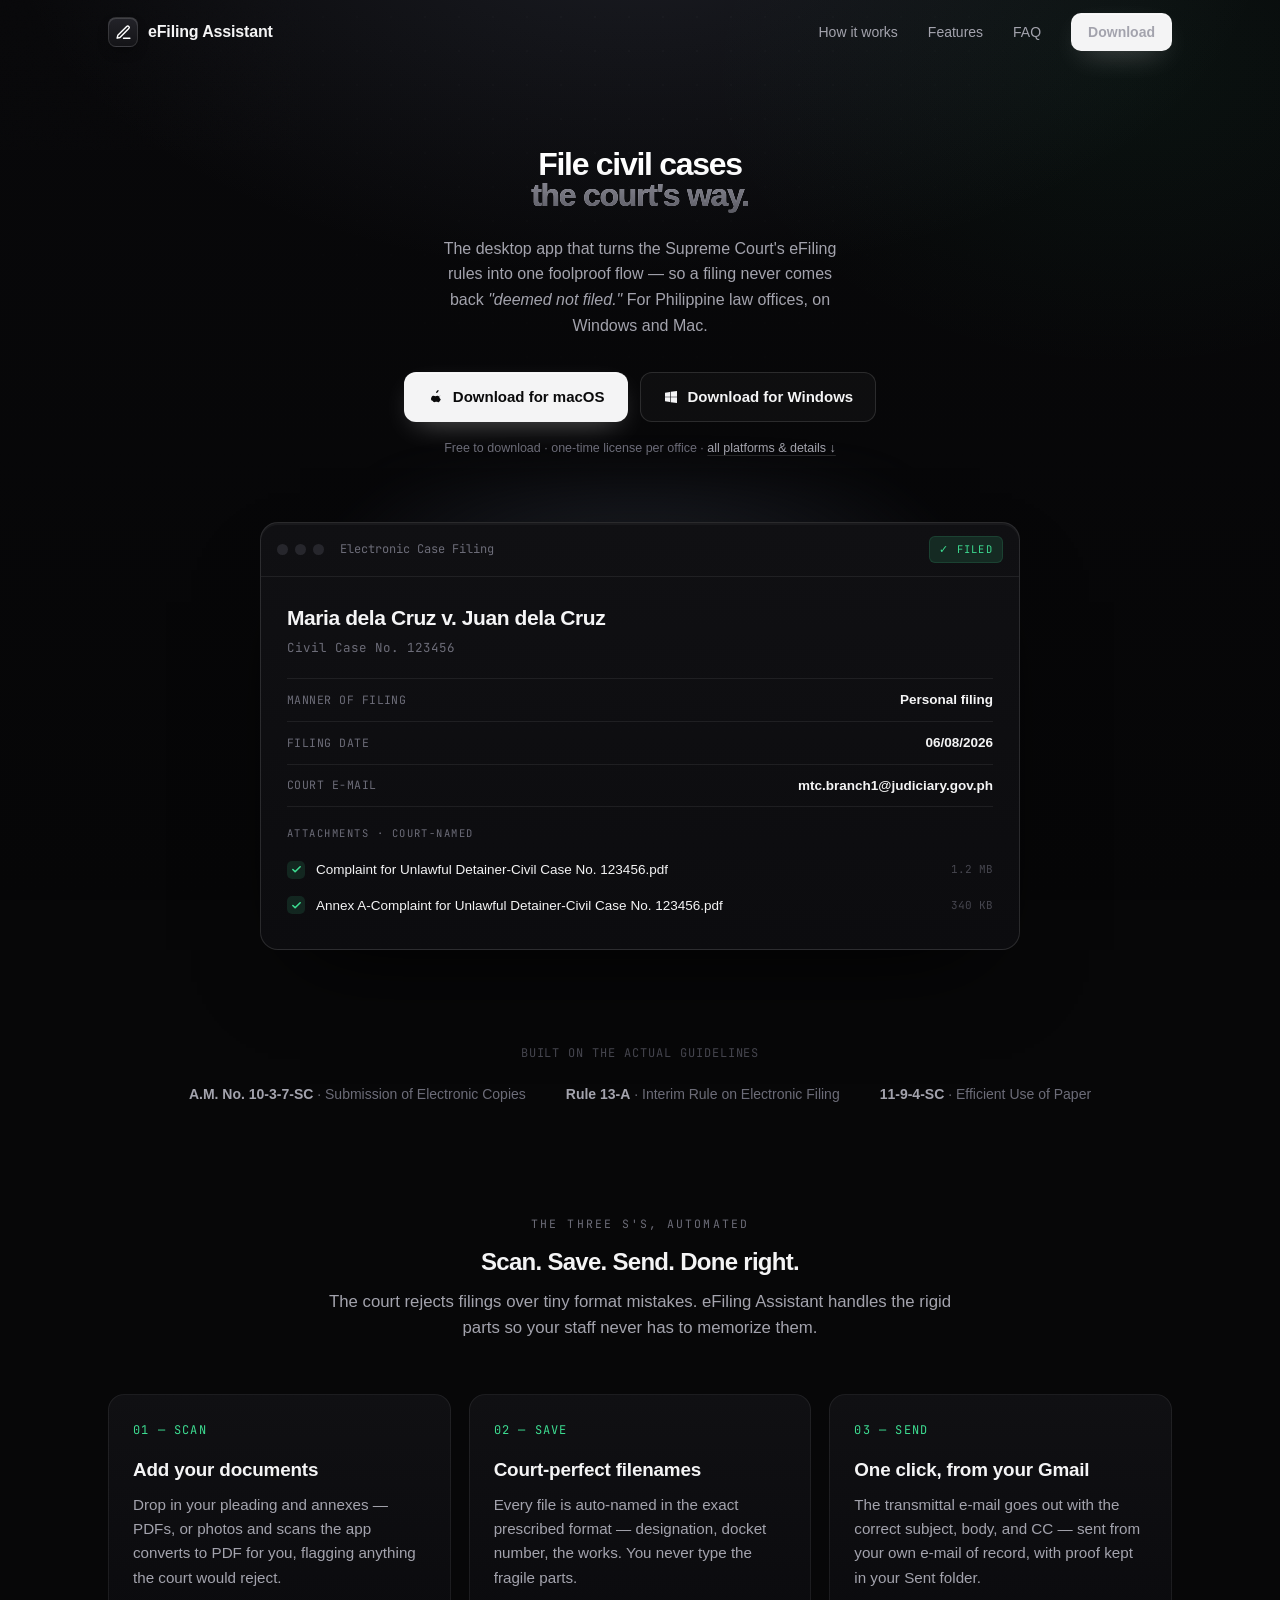
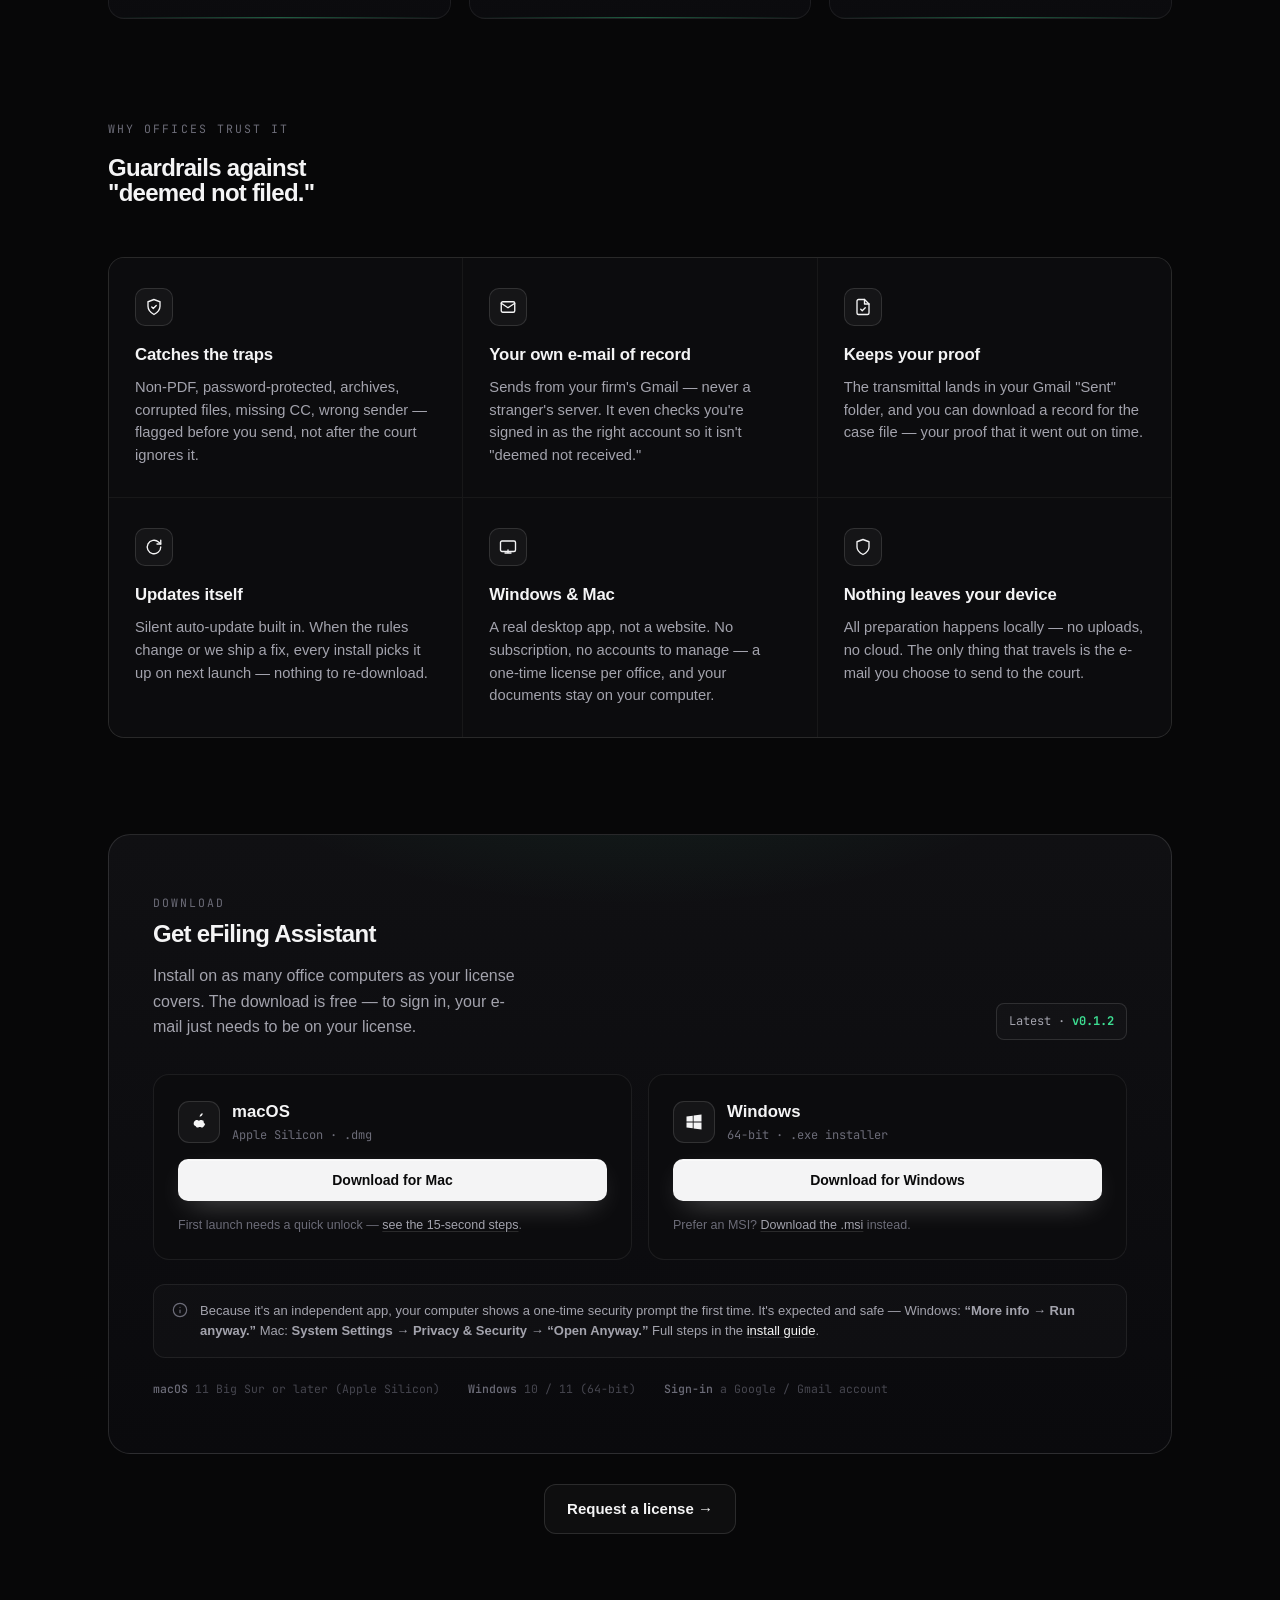
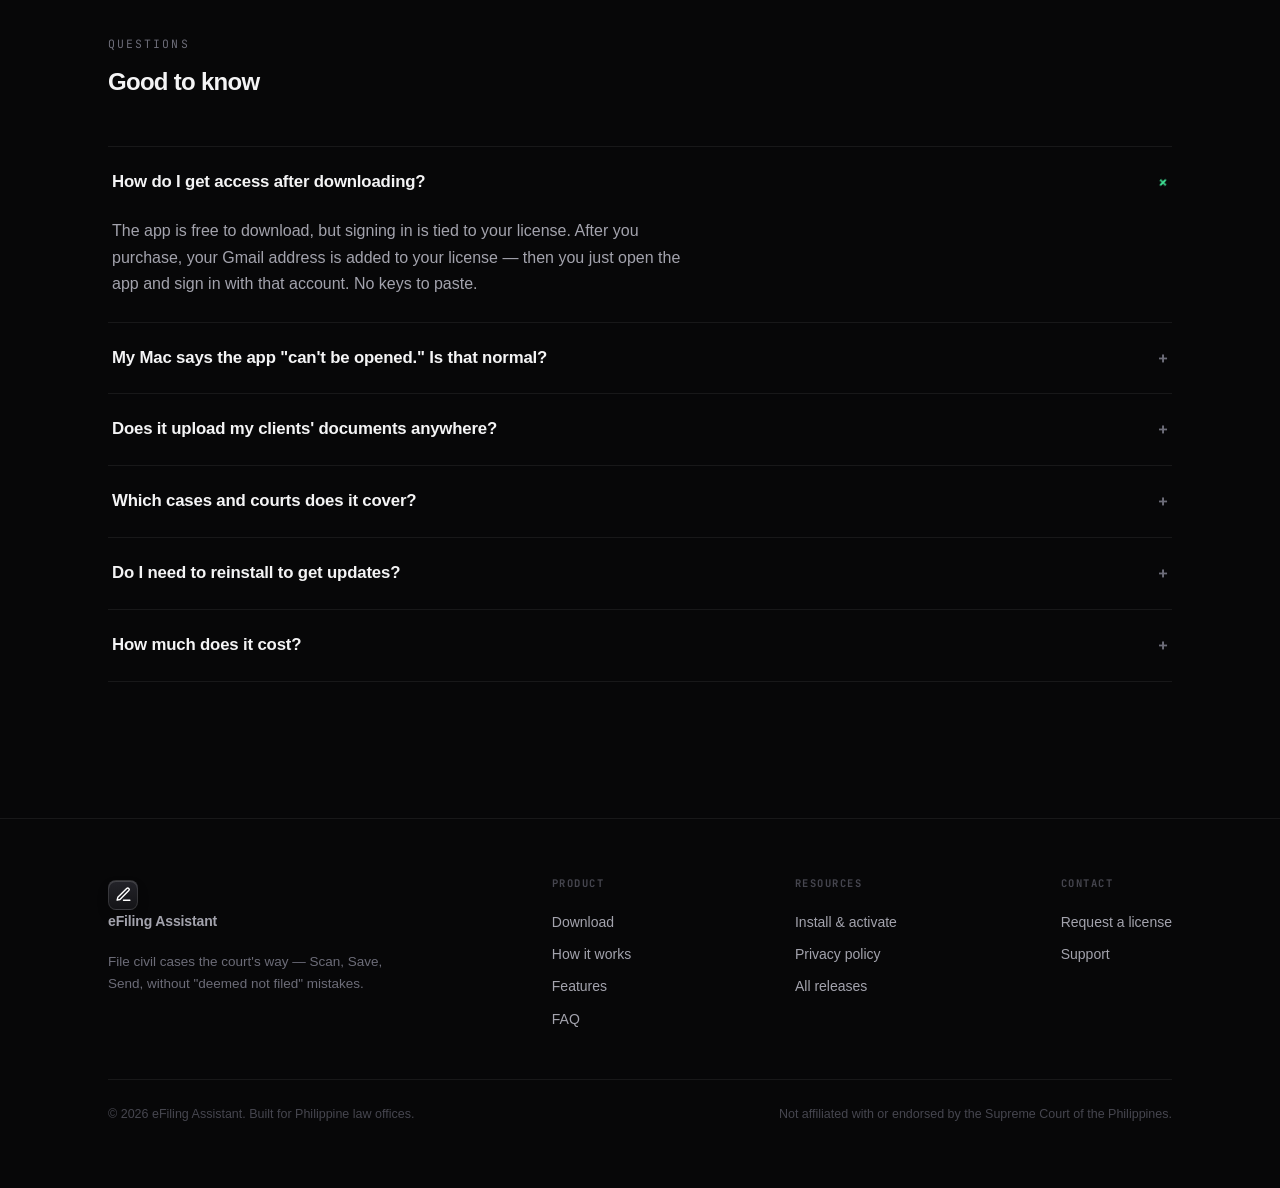
==== commit da9440c7: "Restyle privacy + install pages to match landing; remove hero pill" ====
--- a/index.html
+++ b/index.html
@@ -243,7 +243,6 @@
 <!-- HERO -->
 <header class="hero">
   <div class="wrap">
-    <div class="pill reveal d1"><span class="dot"></span> Now with silent auto-update <span class="tag" data-version>v0.1.2</span></div>
     <h1 class="reveal d2">File civil cases<br><span class="soft">the court's way.</span></h1>
     <p class="lede reveal d3">The desktop app that turns the Supreme Court's eFiling rules into one foolproof flow — so a filing never comes back <em>"deemed not filed."</em> For Philippine law offices, on Windows and Mac.</p>
     <div class="cta-row reveal d4">
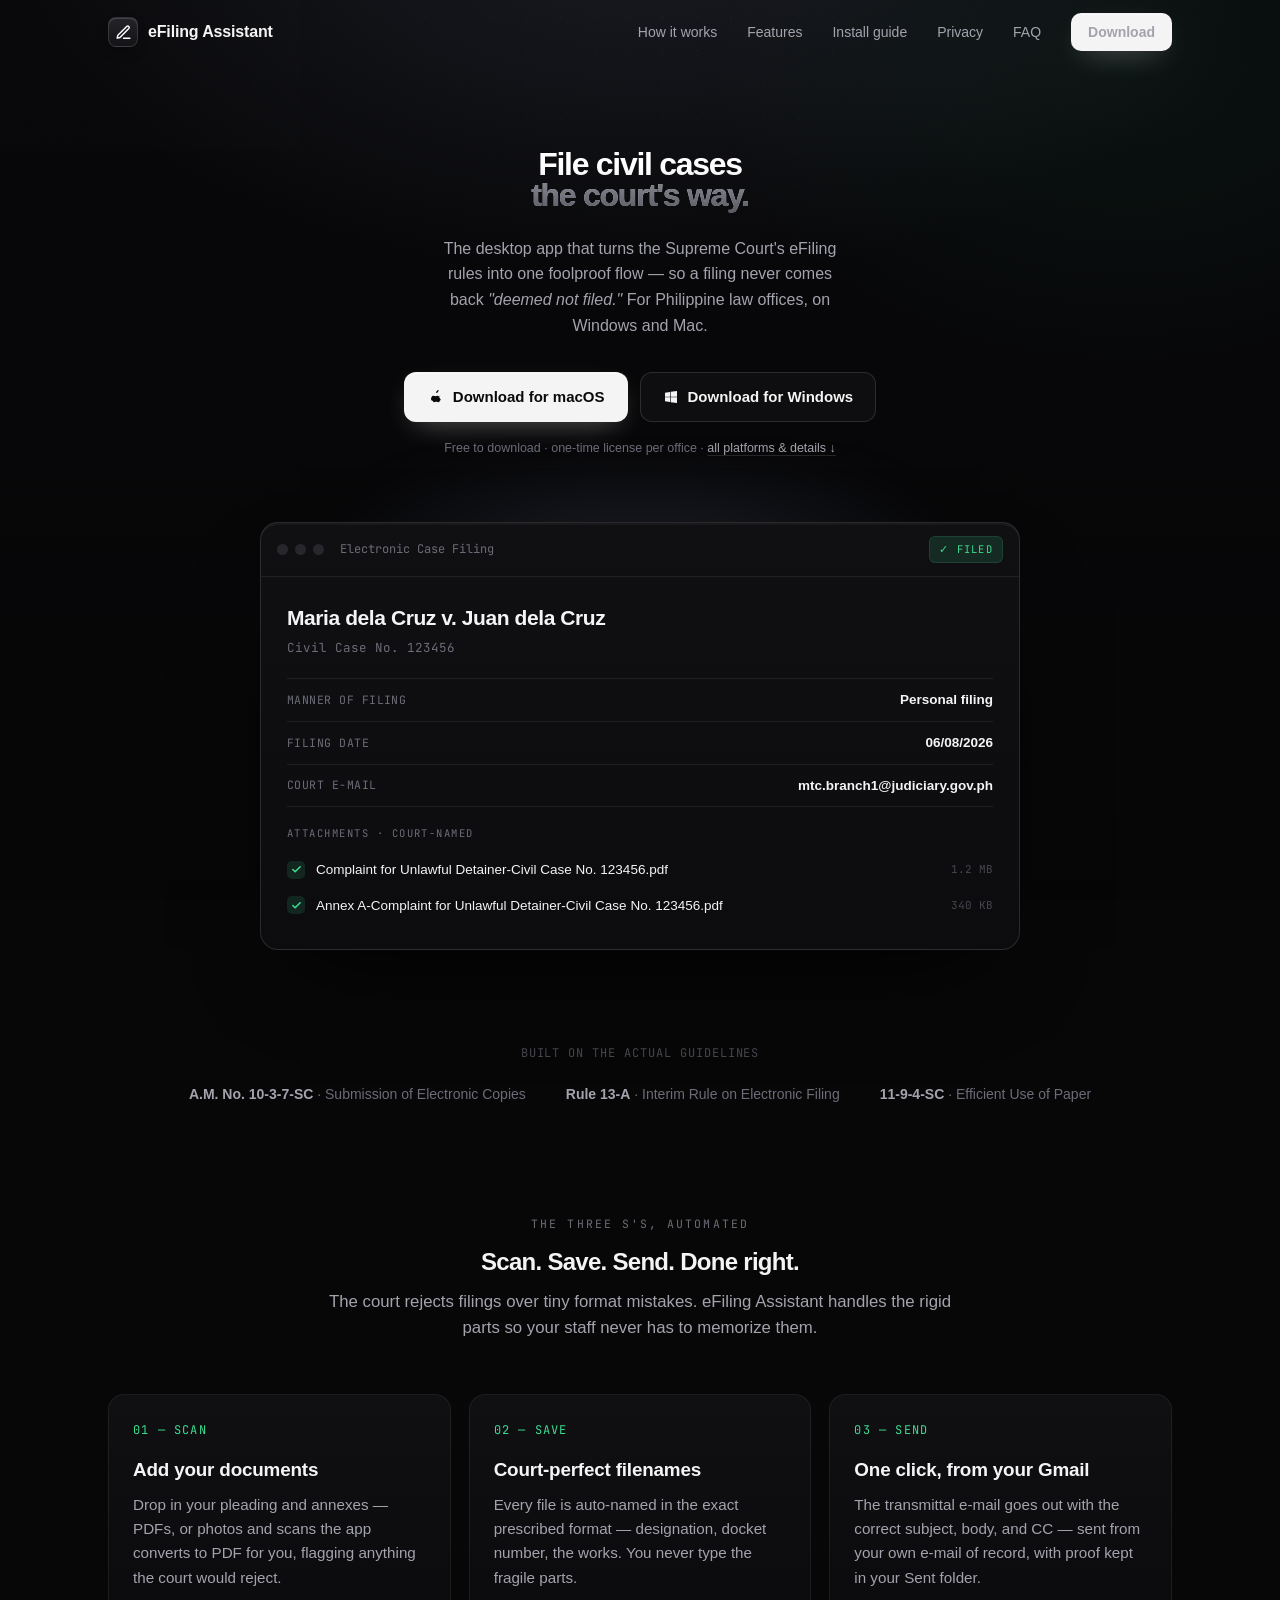
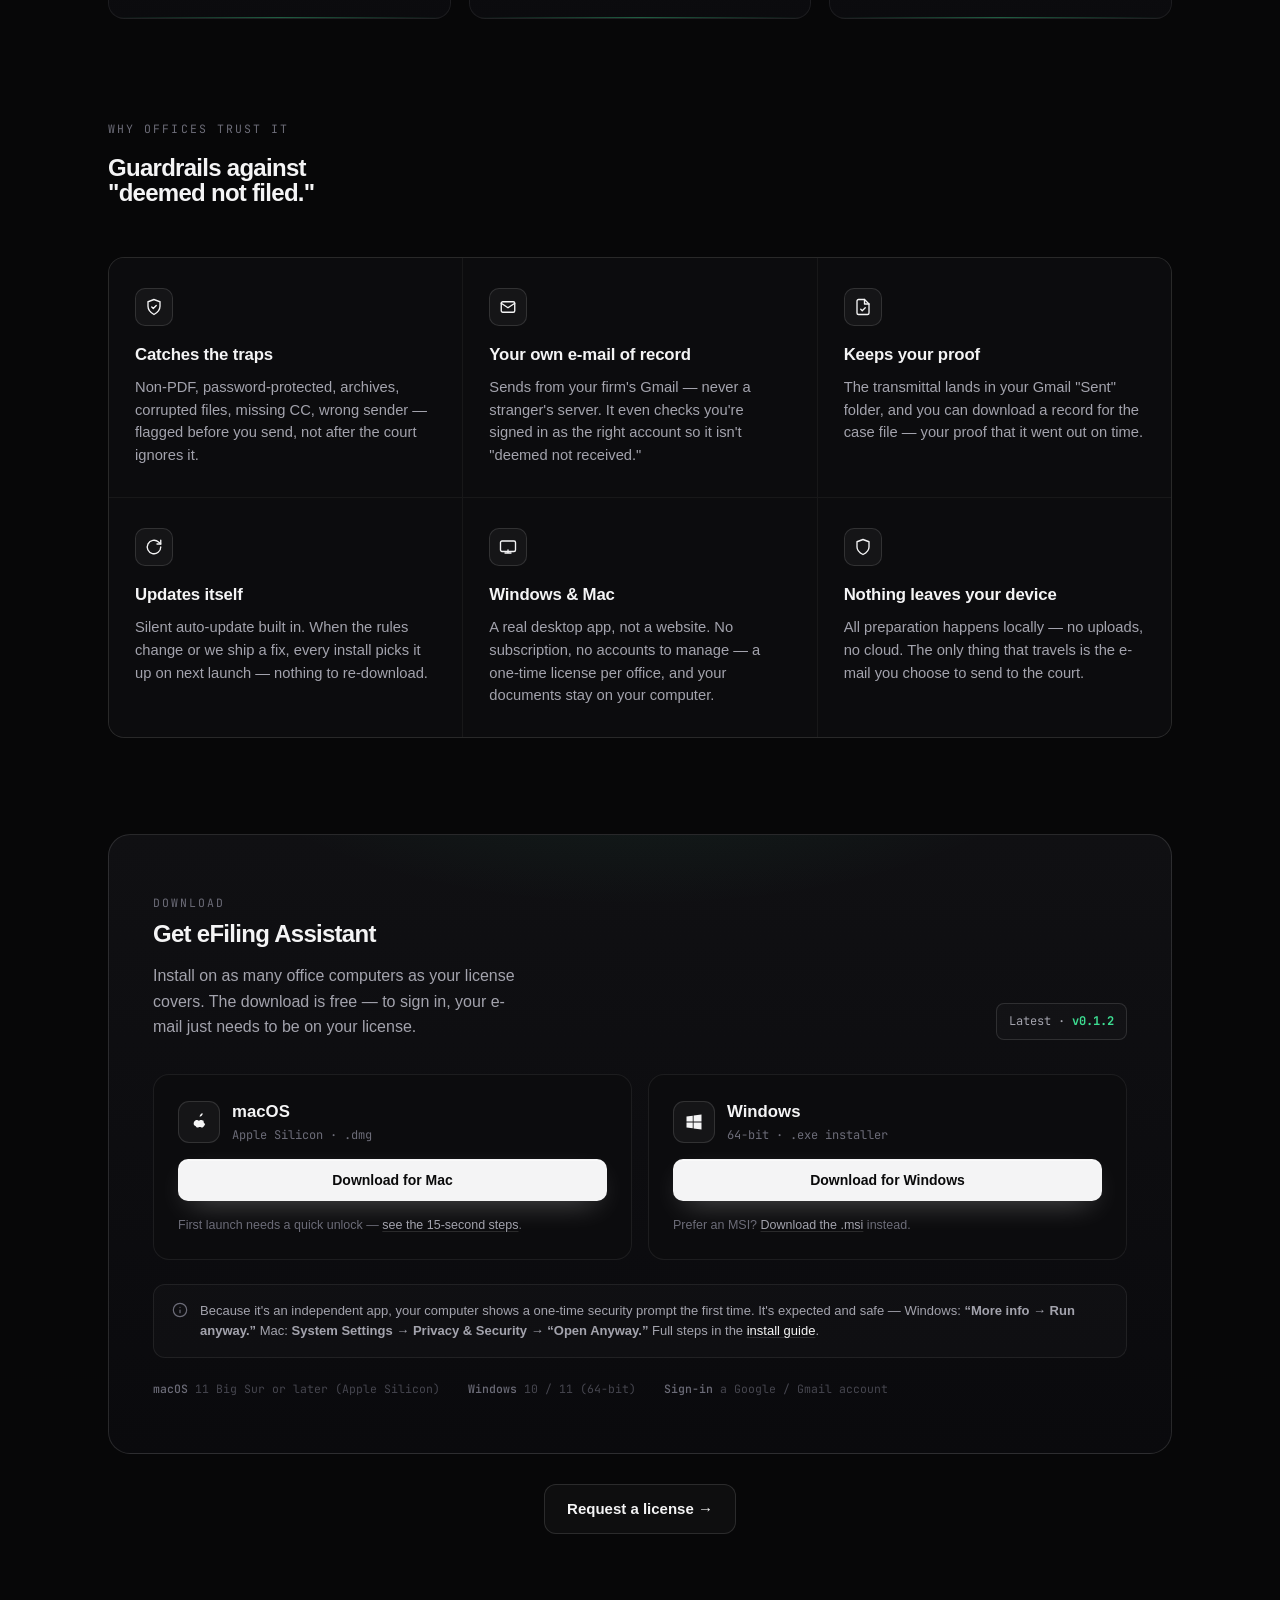
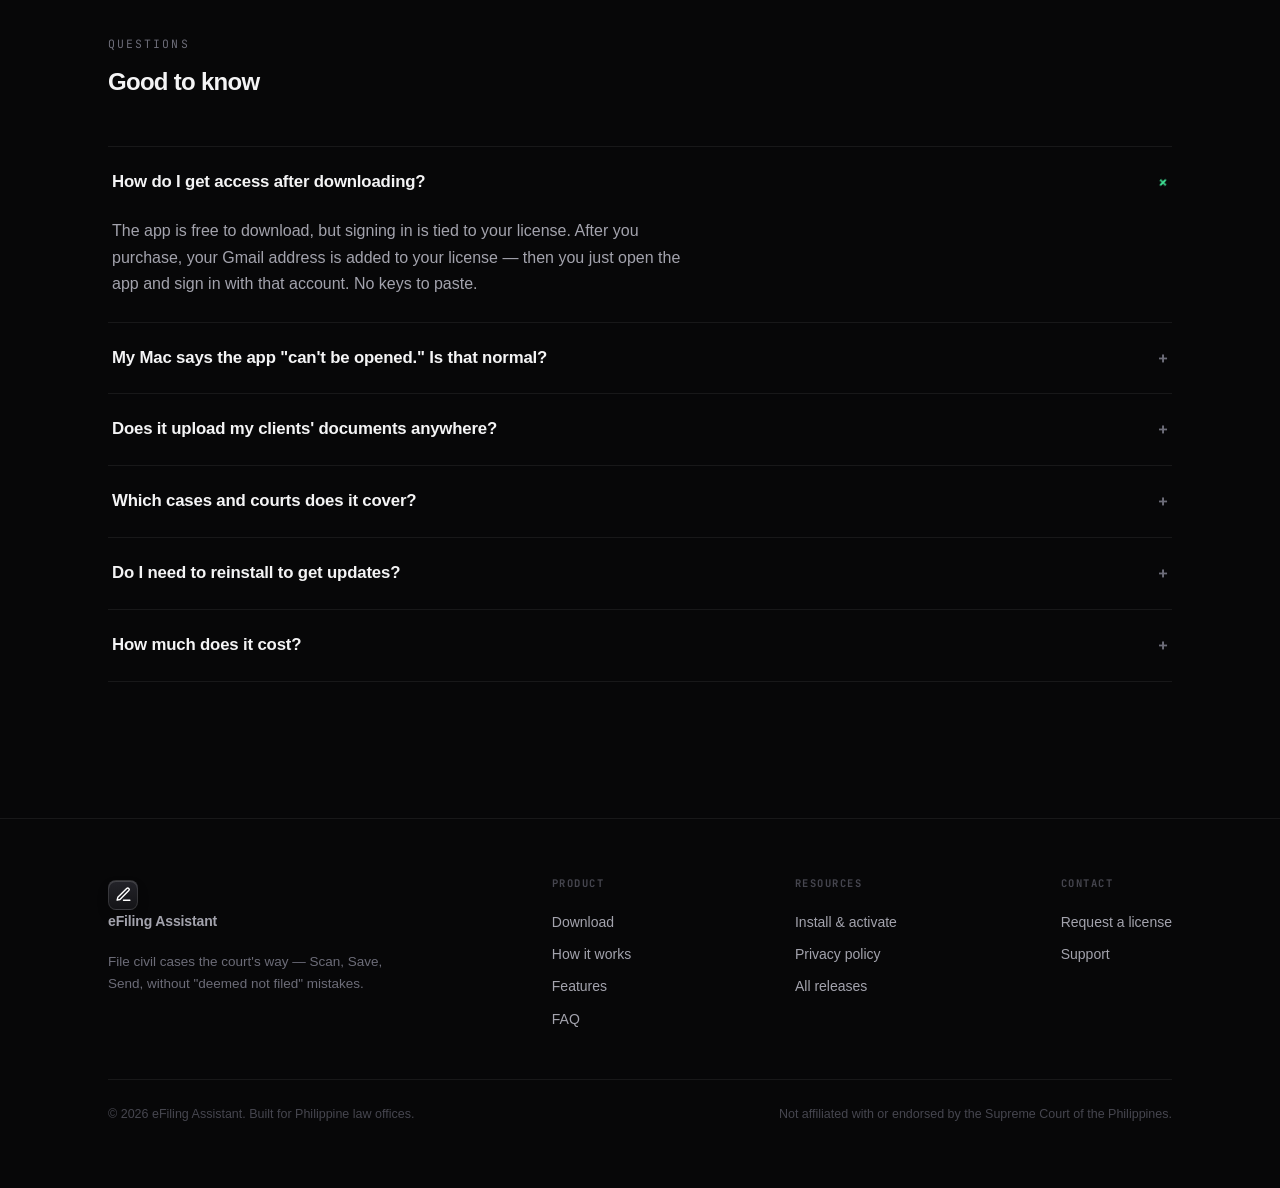
==== commit c33a77ca: "Add Windows Unblock note; add Install guide + Privacy to nav across pages" ====
--- a/index.html
+++ b/index.html
@@ -63,7 +63,7 @@
   .nav-links{display:flex;gap:30px;align-items:center}
   .nav-links a{font-size:14px;color:var(--ink-2);transition:.2s}
   .nav-links a:hover{color:var(--ink)}
-  @media(max-width:760px){.nav-links a:not(.nav-cta){display:none}}
+  @media(max-width:860px){.nav-links a:not(.nav-cta){display:none}}
   .btn{display:inline-flex;align-items:center;justify-content:center;gap:9px;font-weight:600;
     font-size:14px;border-radius:10px;padding:0 18px;height:42px;cursor:pointer;border:1px solid transparent;
     transition:transform .12s ease,background .2s,border-color .2s,box-shadow .2s;white-space:nowrap}
@@ -233,6 +233,8 @@
     <div class="nav-links">
       <a href="#how">How it works</a>
       <a href="#features">Features</a>
+      <a href="install.html">Install guide</a>
+      <a href="privacy.html">Privacy</a>
       <a href="#faq">FAQ</a>
       <a class="btn btn-primary nav-cta" href="#download">Download</a>
     </div>
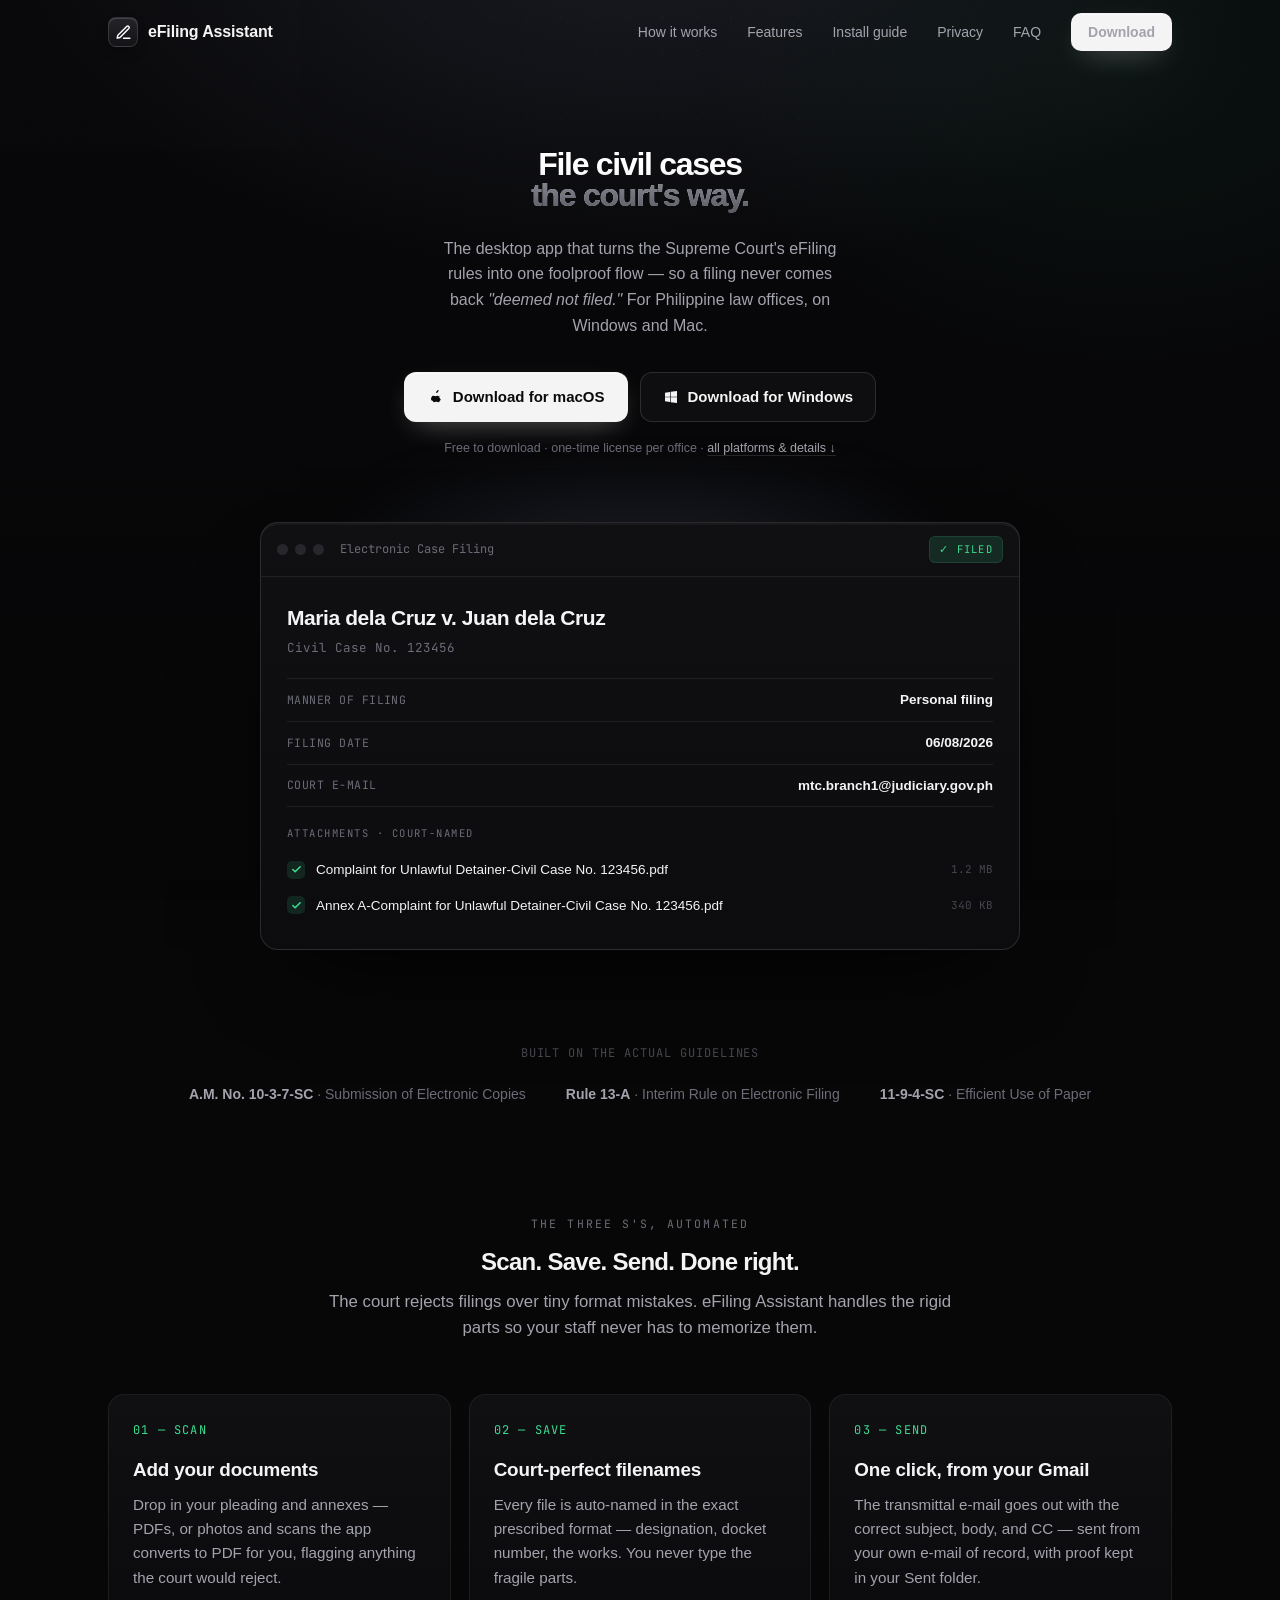
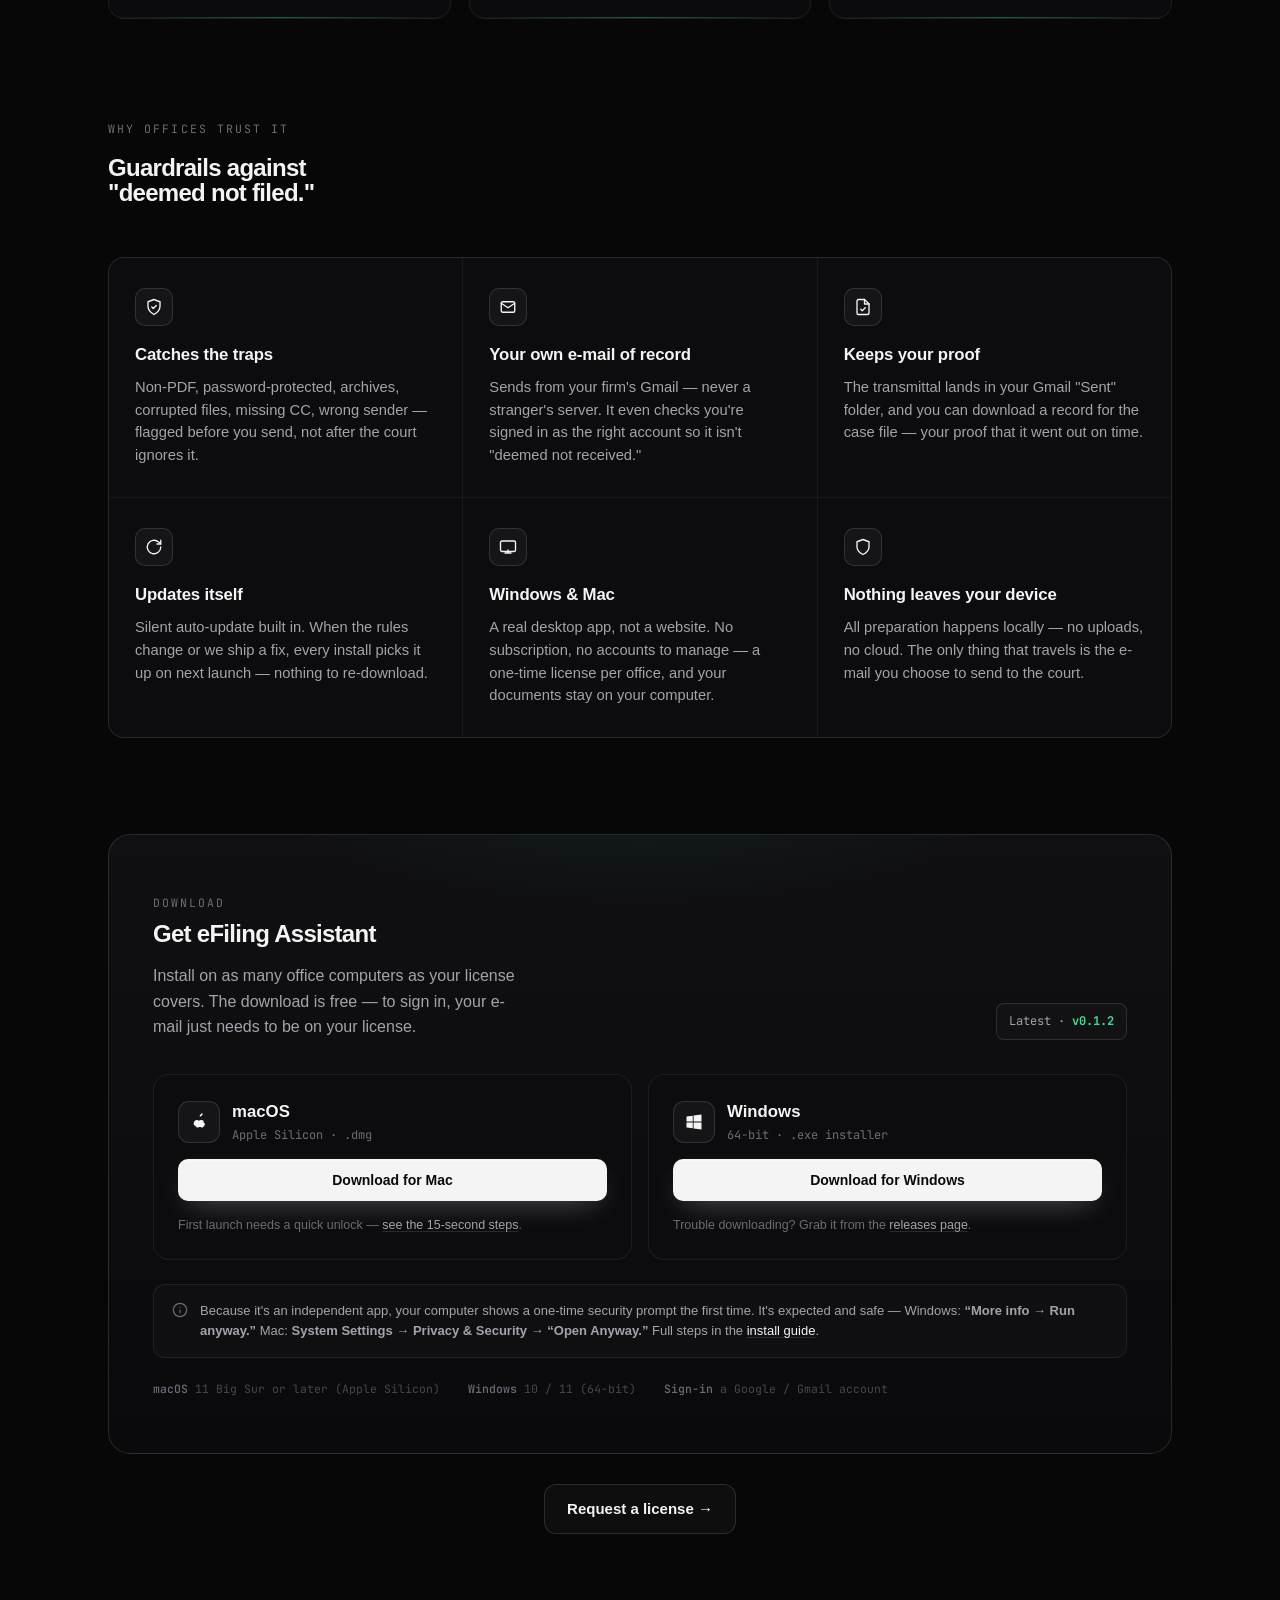
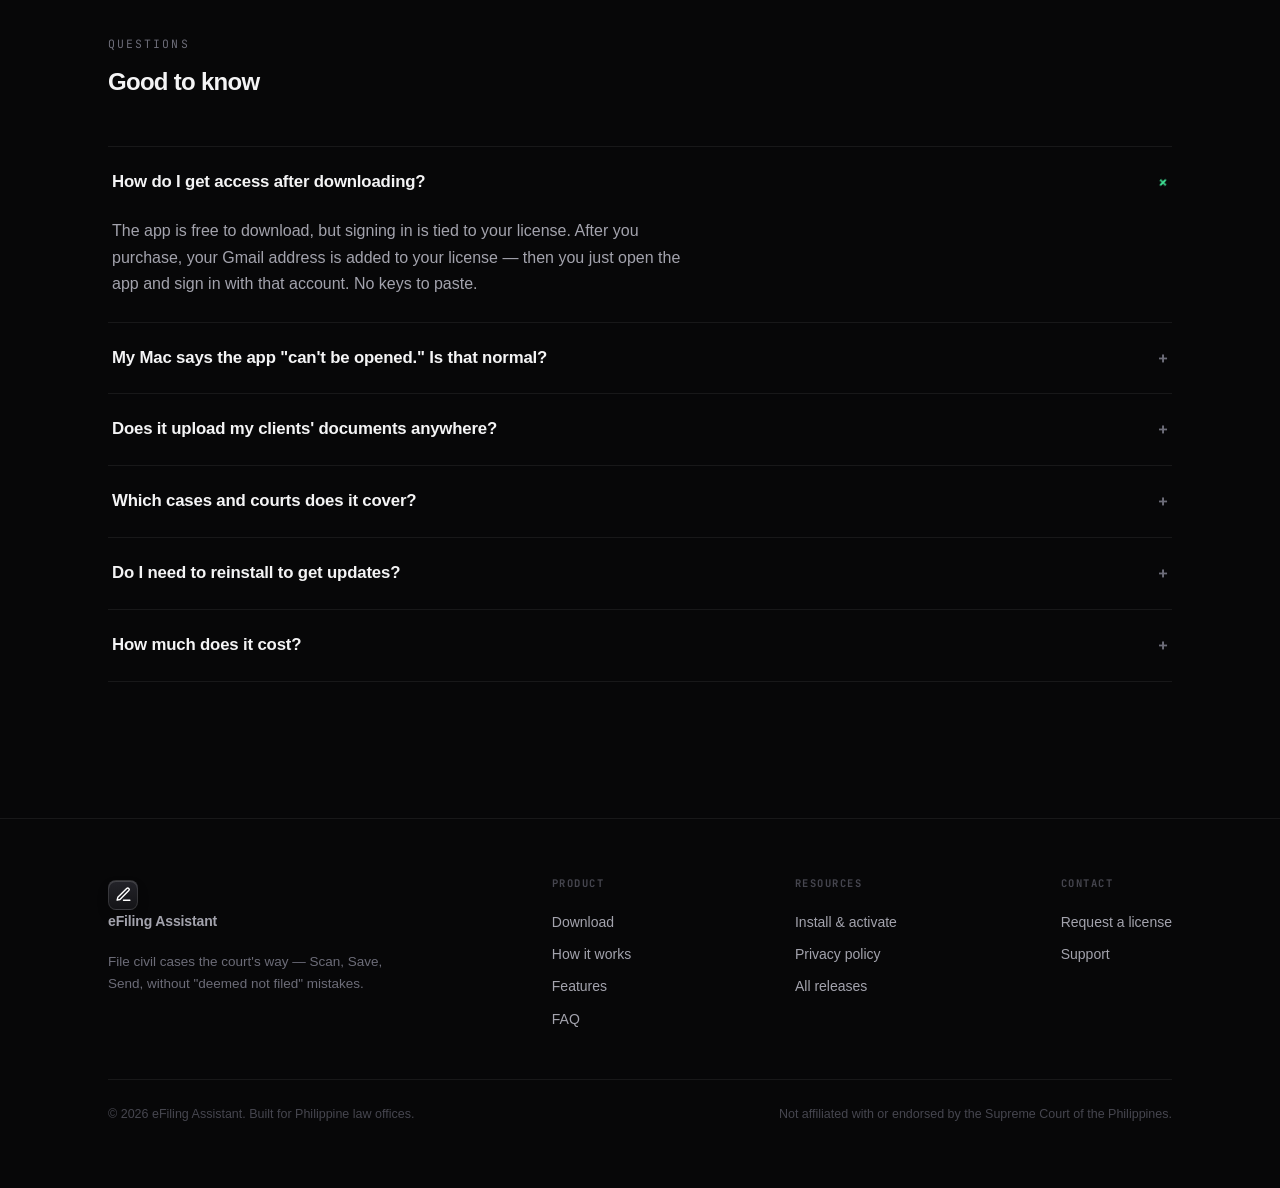
==== commit a1634f4a: "Drop MSI references (NSIS-only for clean auto-updates)" ====
--- a/index.html
+++ b/index.html
@@ -395,7 +395,7 @@
           <span class="youre">You're on Windows</span>
         </div>
         <a class="btn btn-primary" data-dl="win" href="https://github.com/ChanMor/efiling-assistant-site/releases/latest">Download for Windows</a>
-        <div class="alt">Prefer an MSI? <a data-dl="msi" href="https://github.com/ChanMor/efiling-assistant-site/releases/latest">Download the .msi</a> instead.</div>
+        <div class="alt">Trouble downloading? Grab it from the <a href="https://github.com/ChanMor/efiling-assistant-site/releases/latest">releases page</a>.</div>
       </div>
     </div>
 
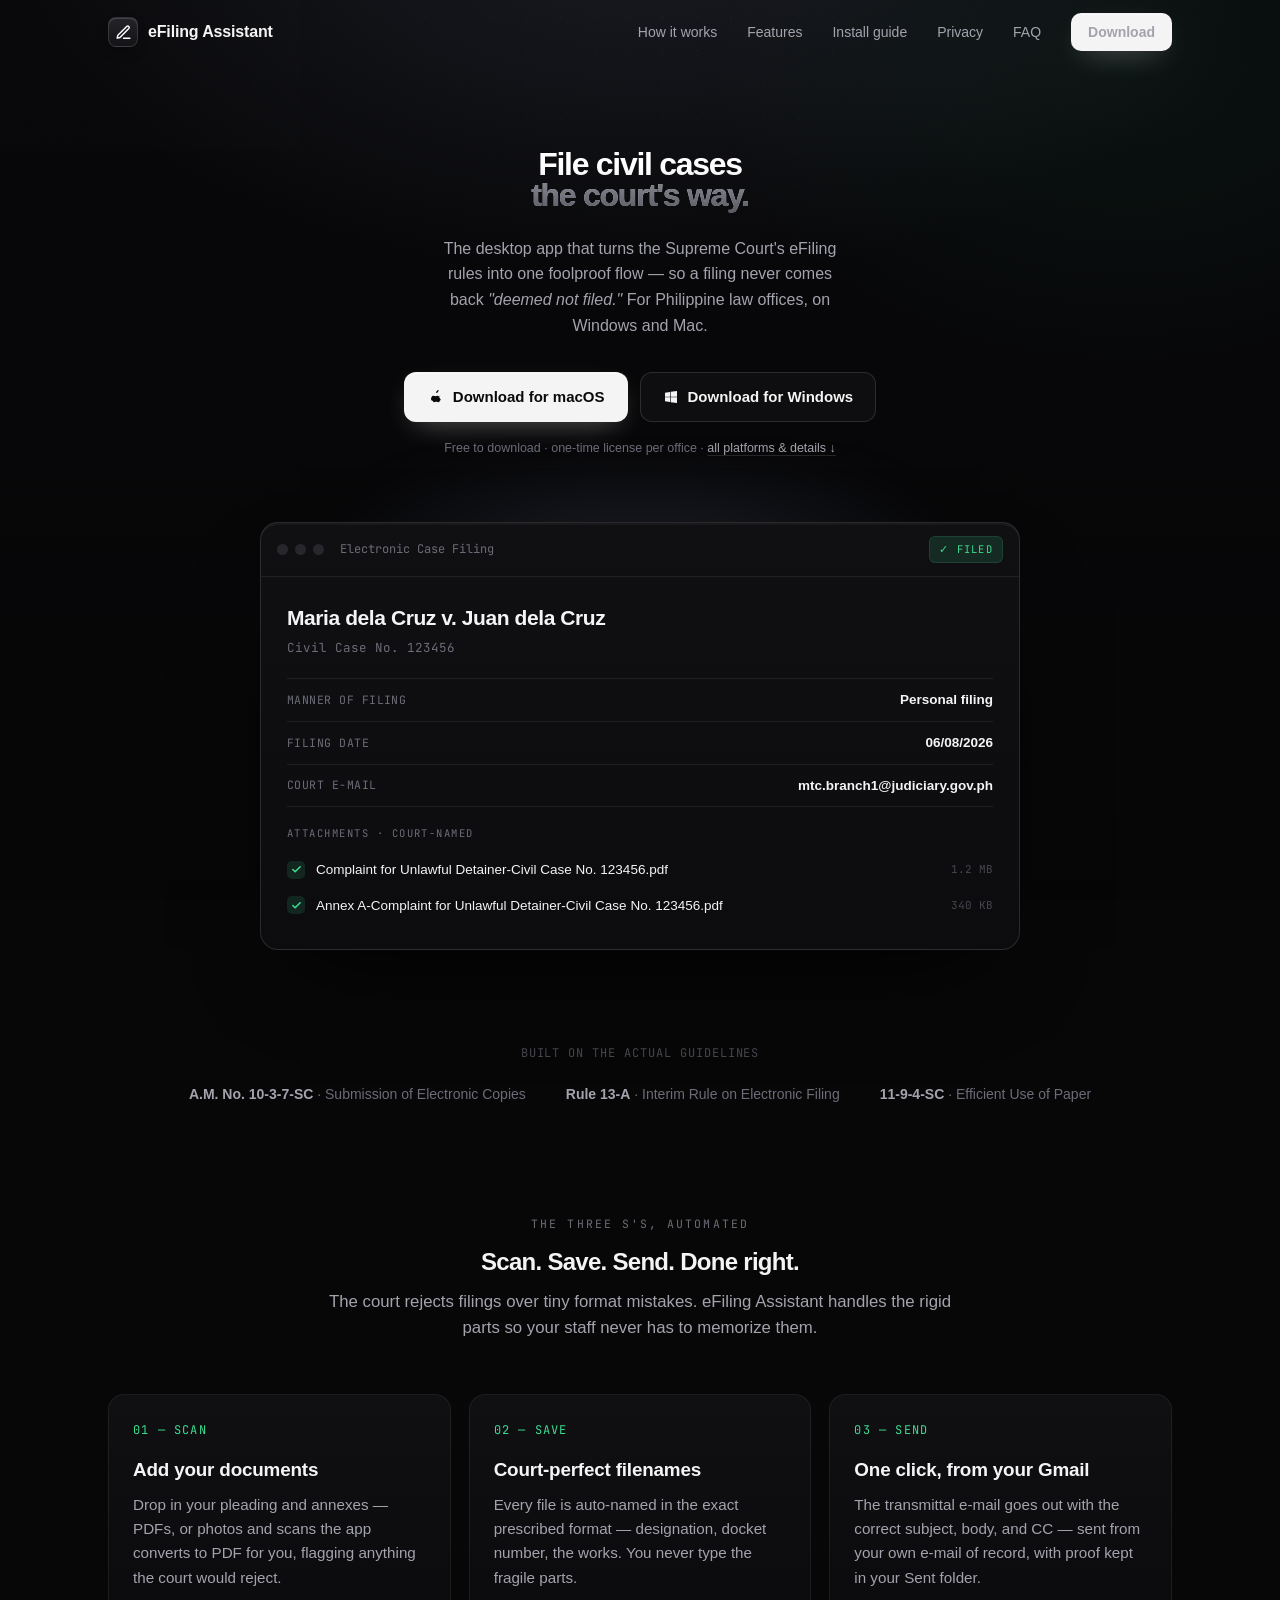
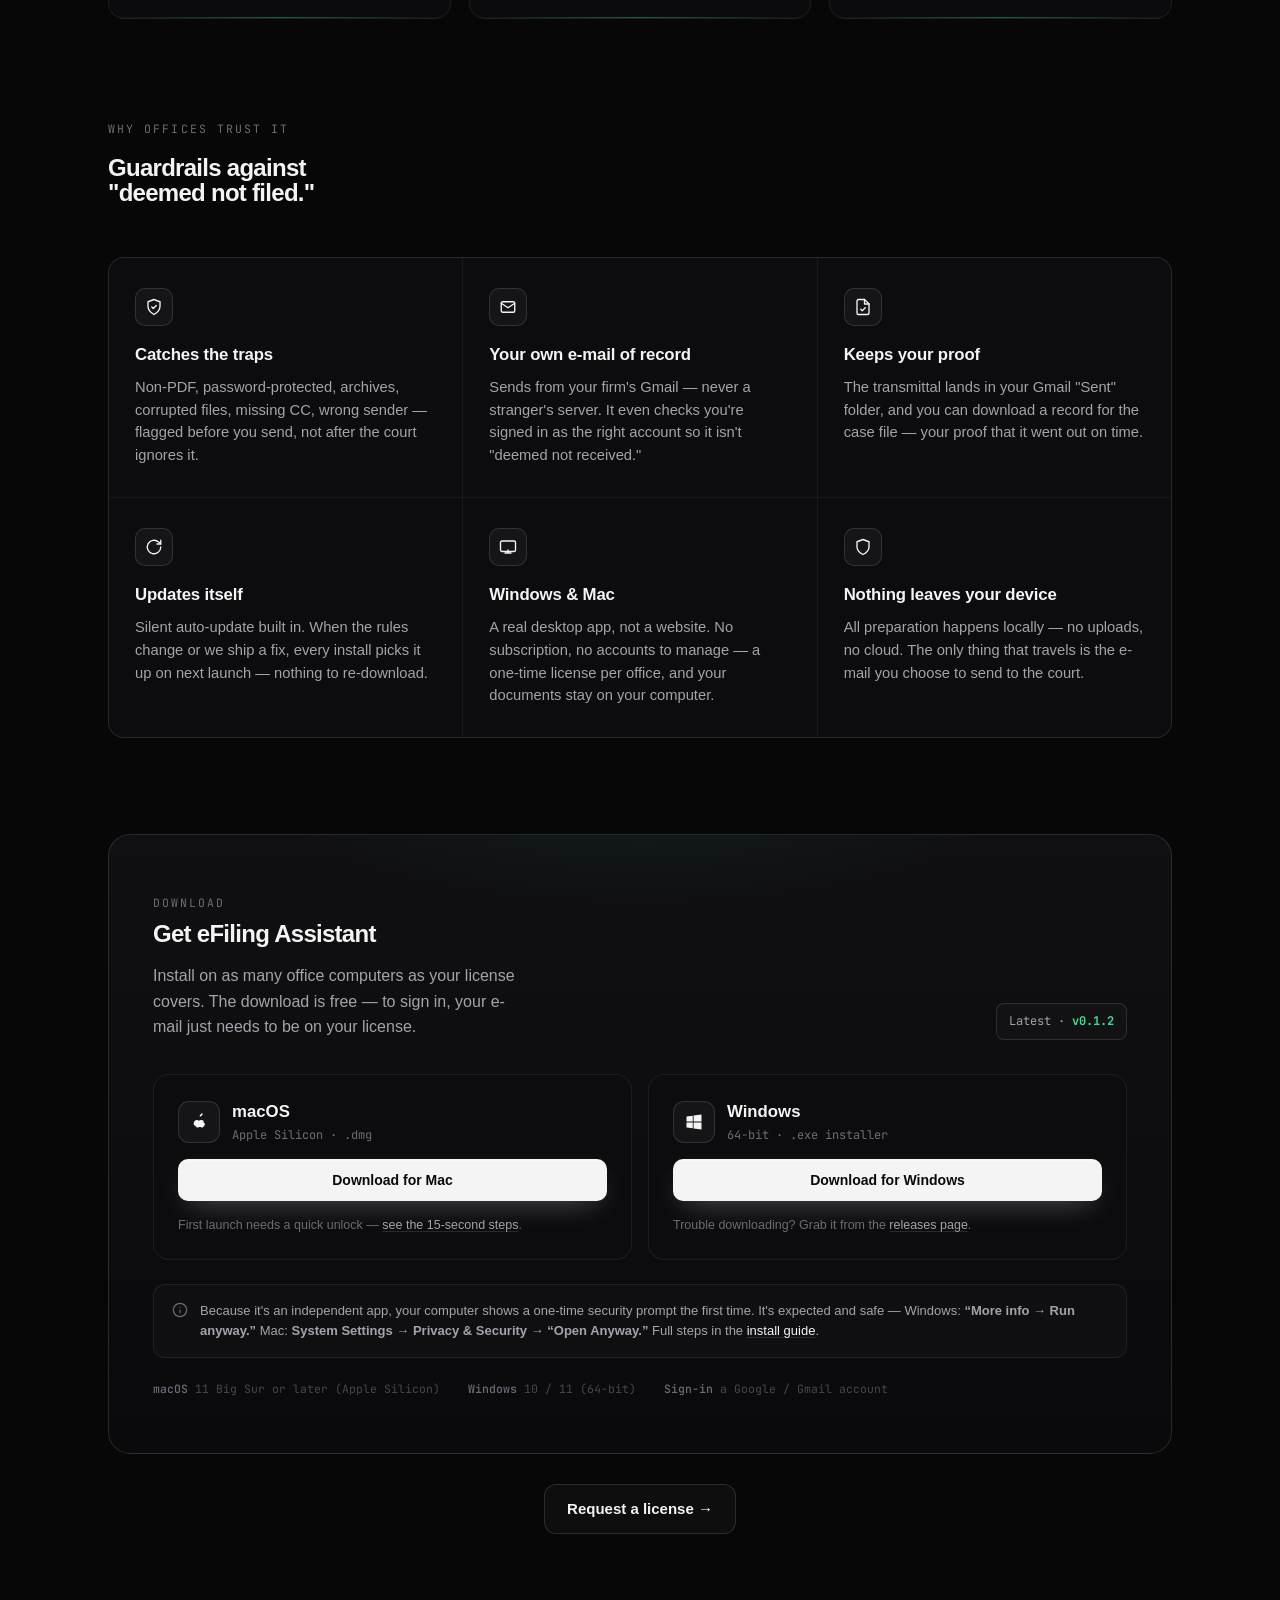
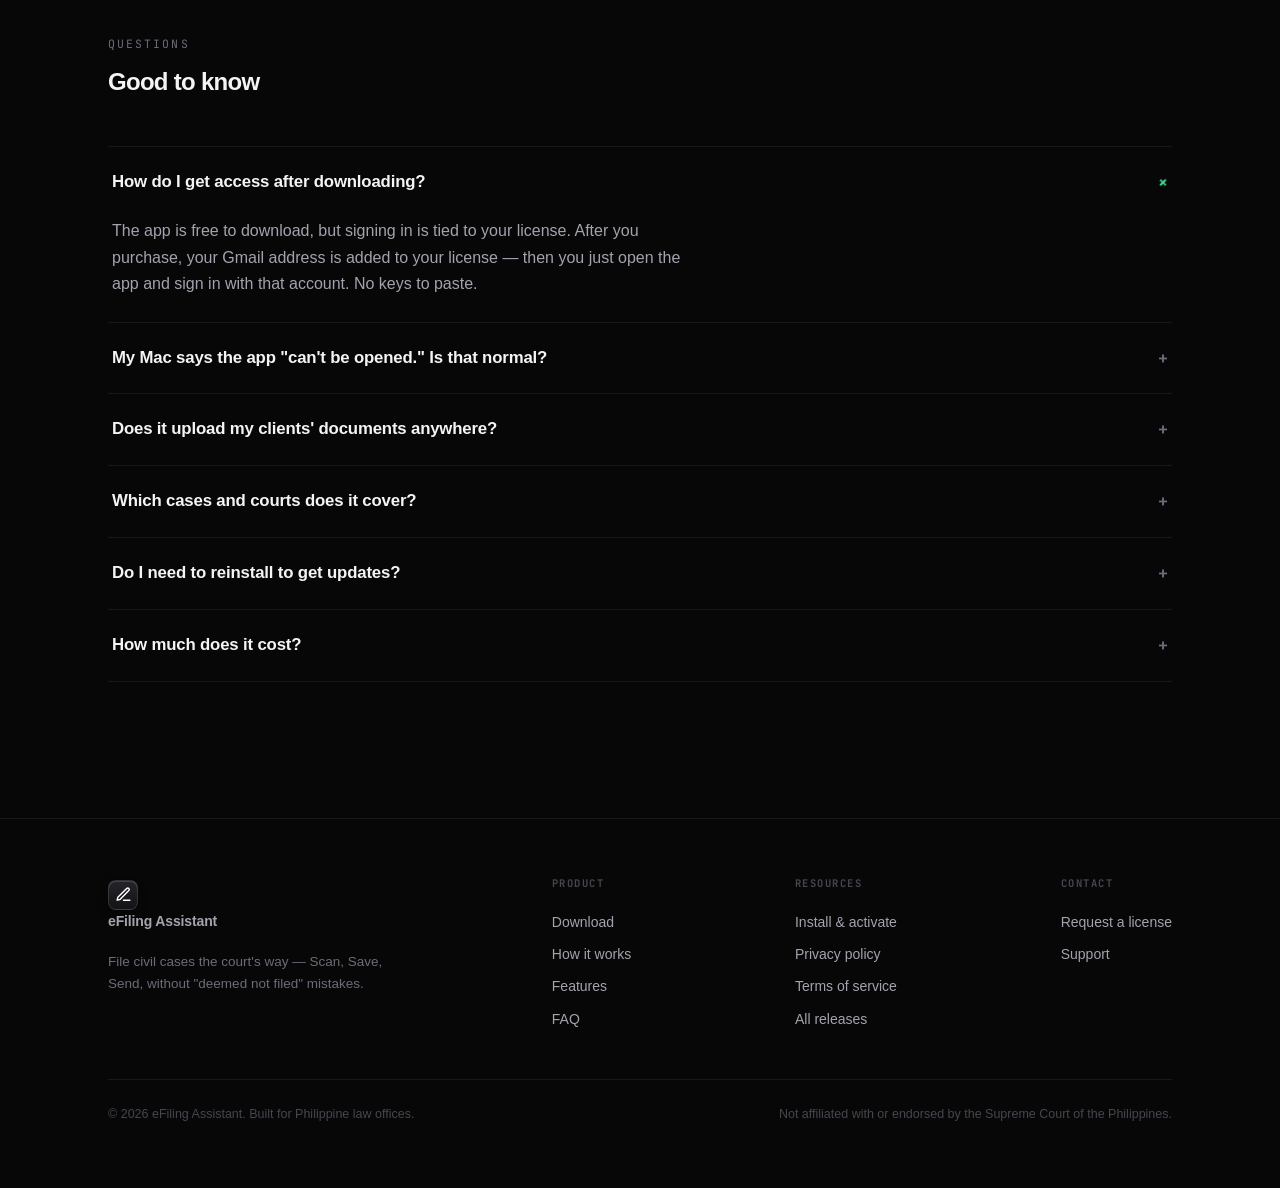
==== commit bb80927d: "Add Terms of Service; strengthen privacy Limited Use disclosure for Google OAuth verification" ====
--- a/index.html
+++ b/index.html
@@ -461,7 +461,7 @@
       <a href="#download">Download</a><a href="#how">How it works</a><a href="#features">Features</a><a href="#faq">FAQ</a>
     </div>
     <div class="col"><h4>Resources</h4>
-      <a href="install.html">Install &amp; activate</a><a href="privacy.html">Privacy policy</a><a href="https://github.com/ChanMor/efiling-assistant-site/releases">All releases</a>
+      <a href="install.html">Install &amp; activate</a><a href="privacy.html">Privacy policy</a><a href="terms.html">Terms of service</a><a href="https://github.com/ChanMor/efiling-assistant-site/releases">All releases</a>
     </div>
     <div class="col"><h4>Contact</h4>
       <a href="mailto:morelos.franzchristian@gmail.com">Request a license</a><a href="mailto:morelos.franzchristian@gmail.com">Support</a>
